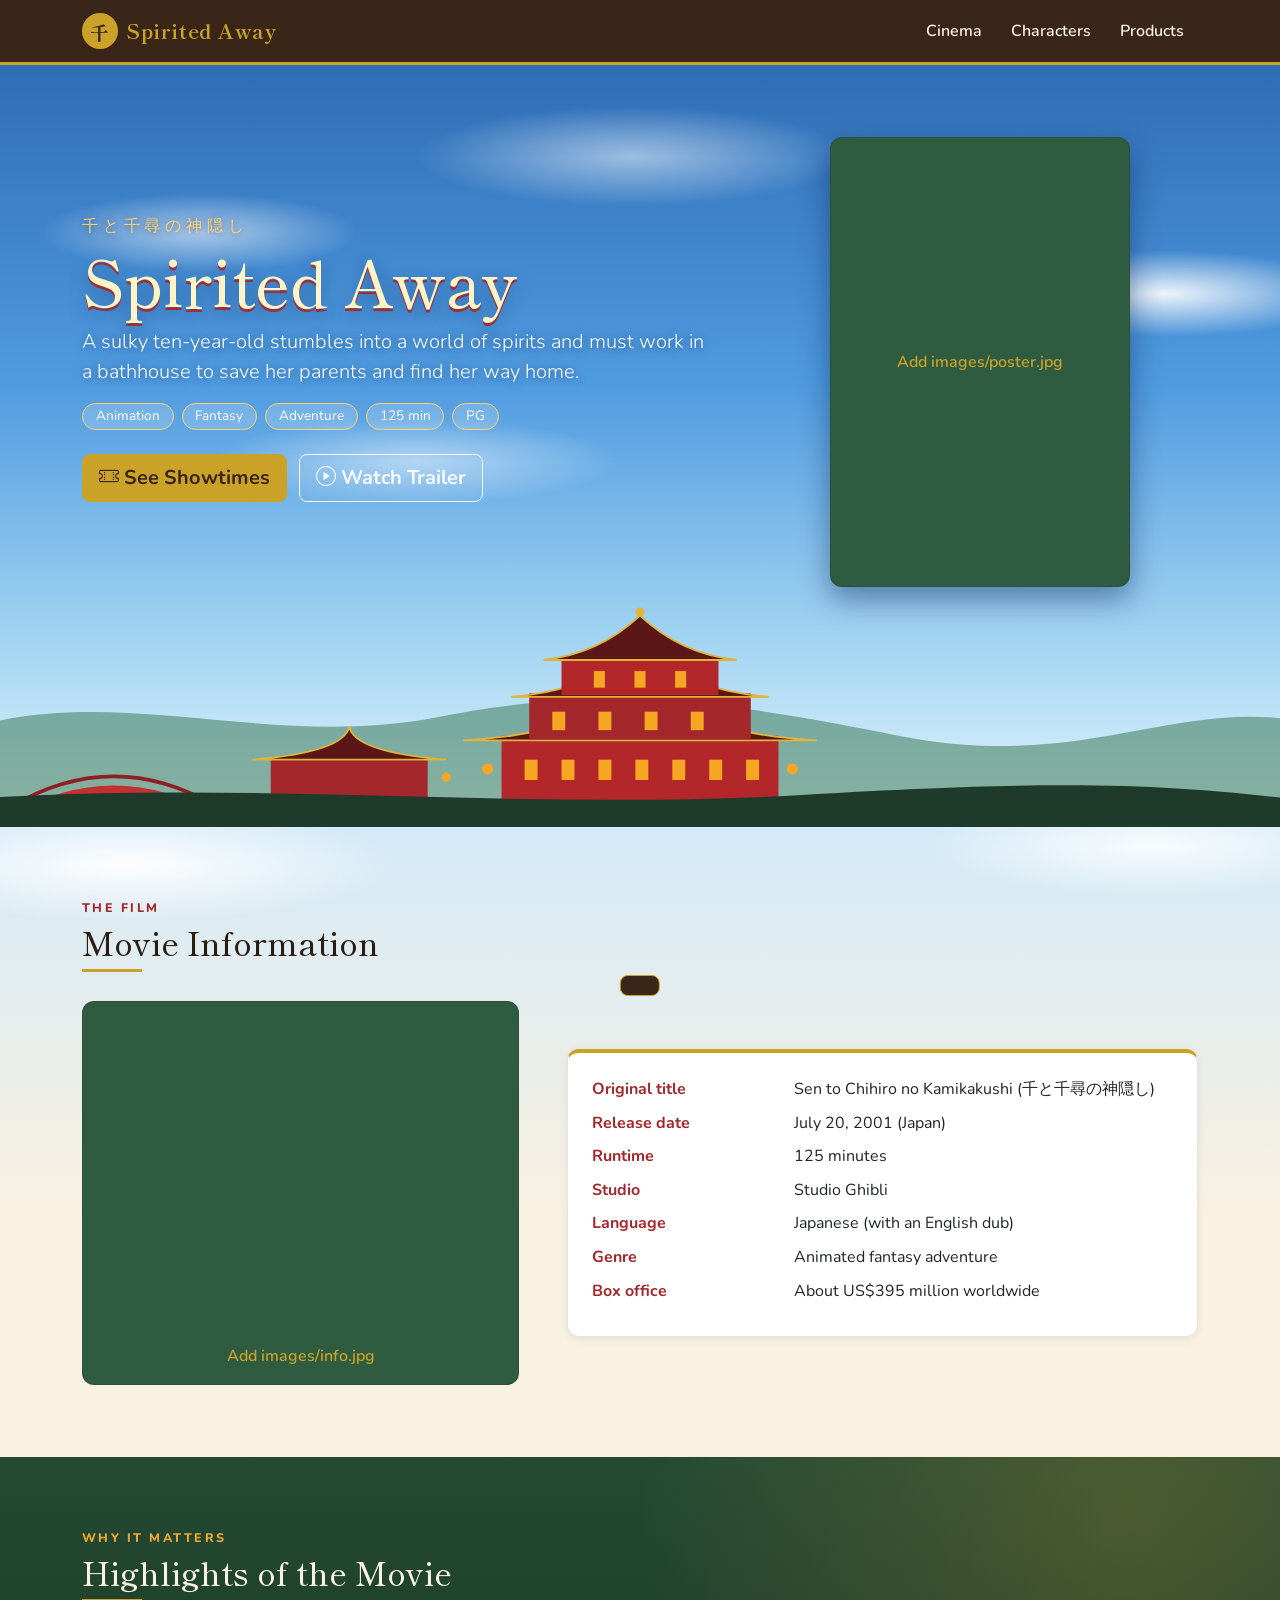
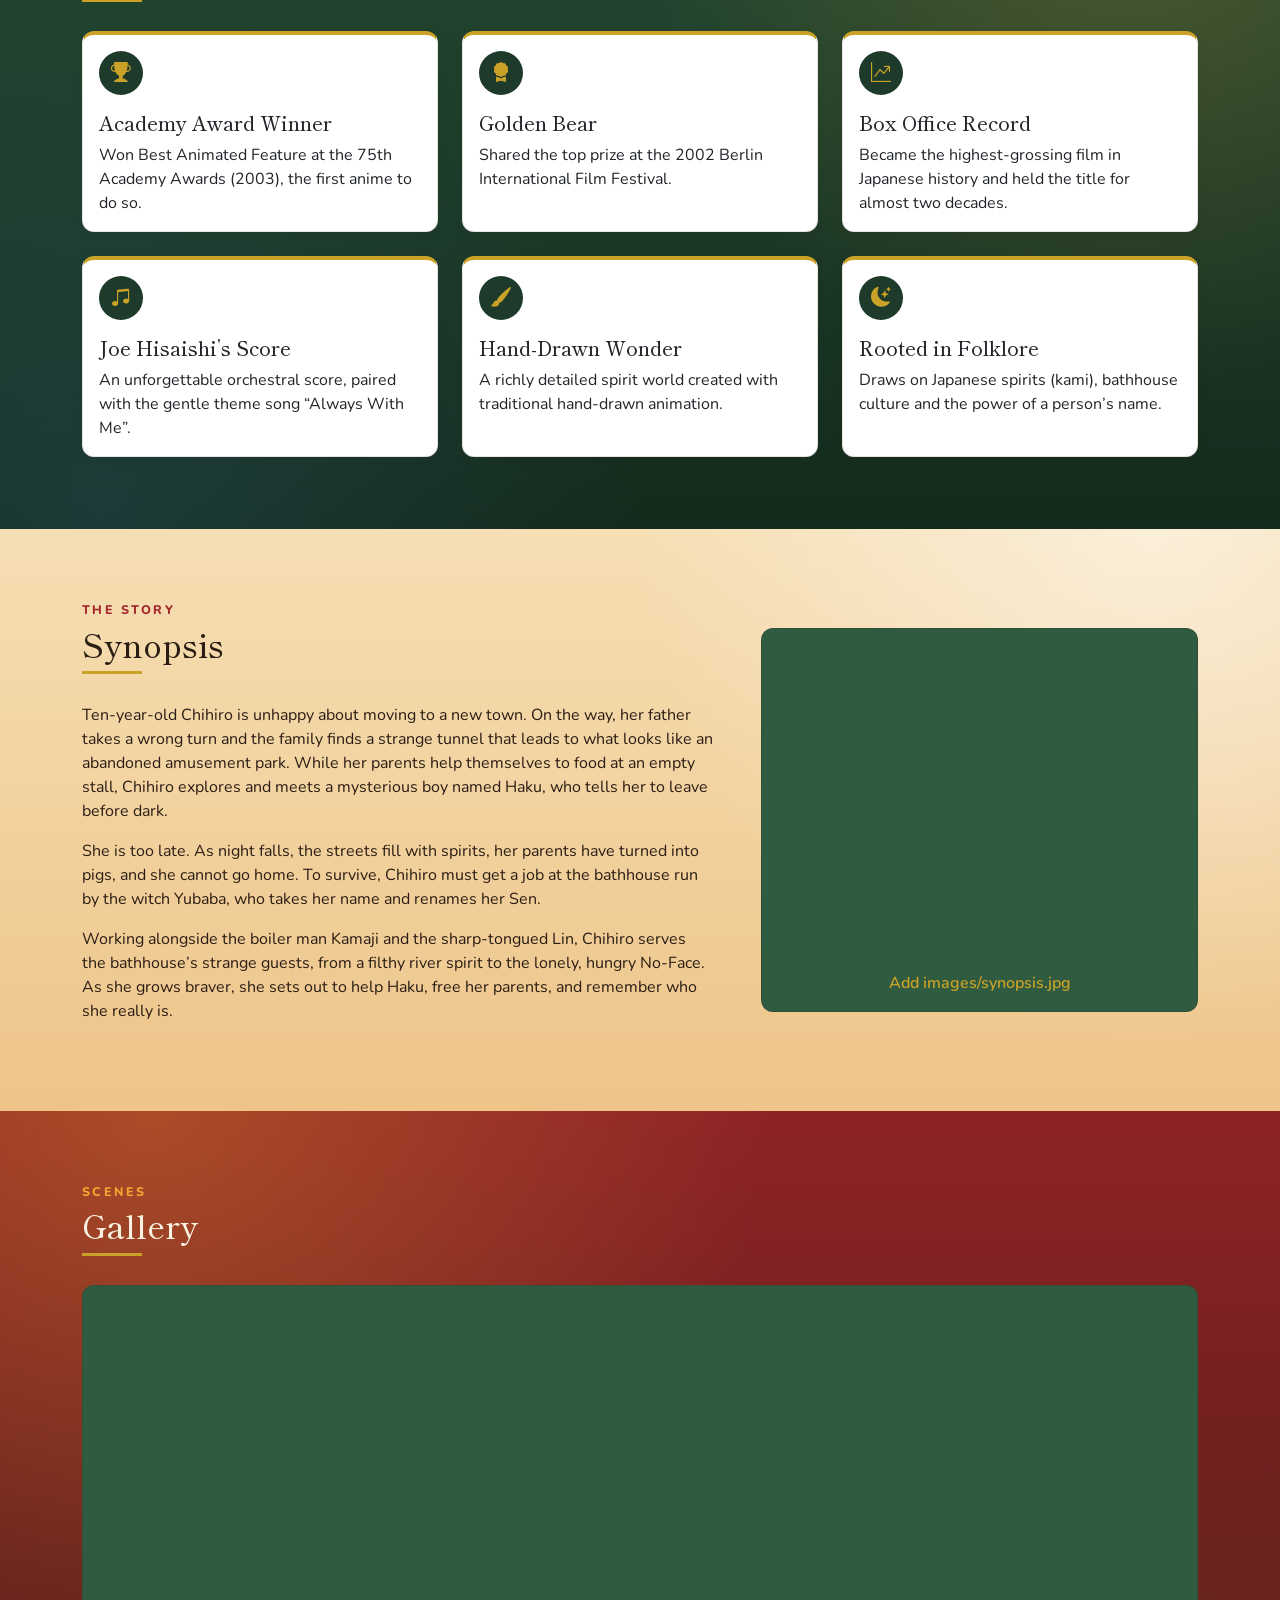
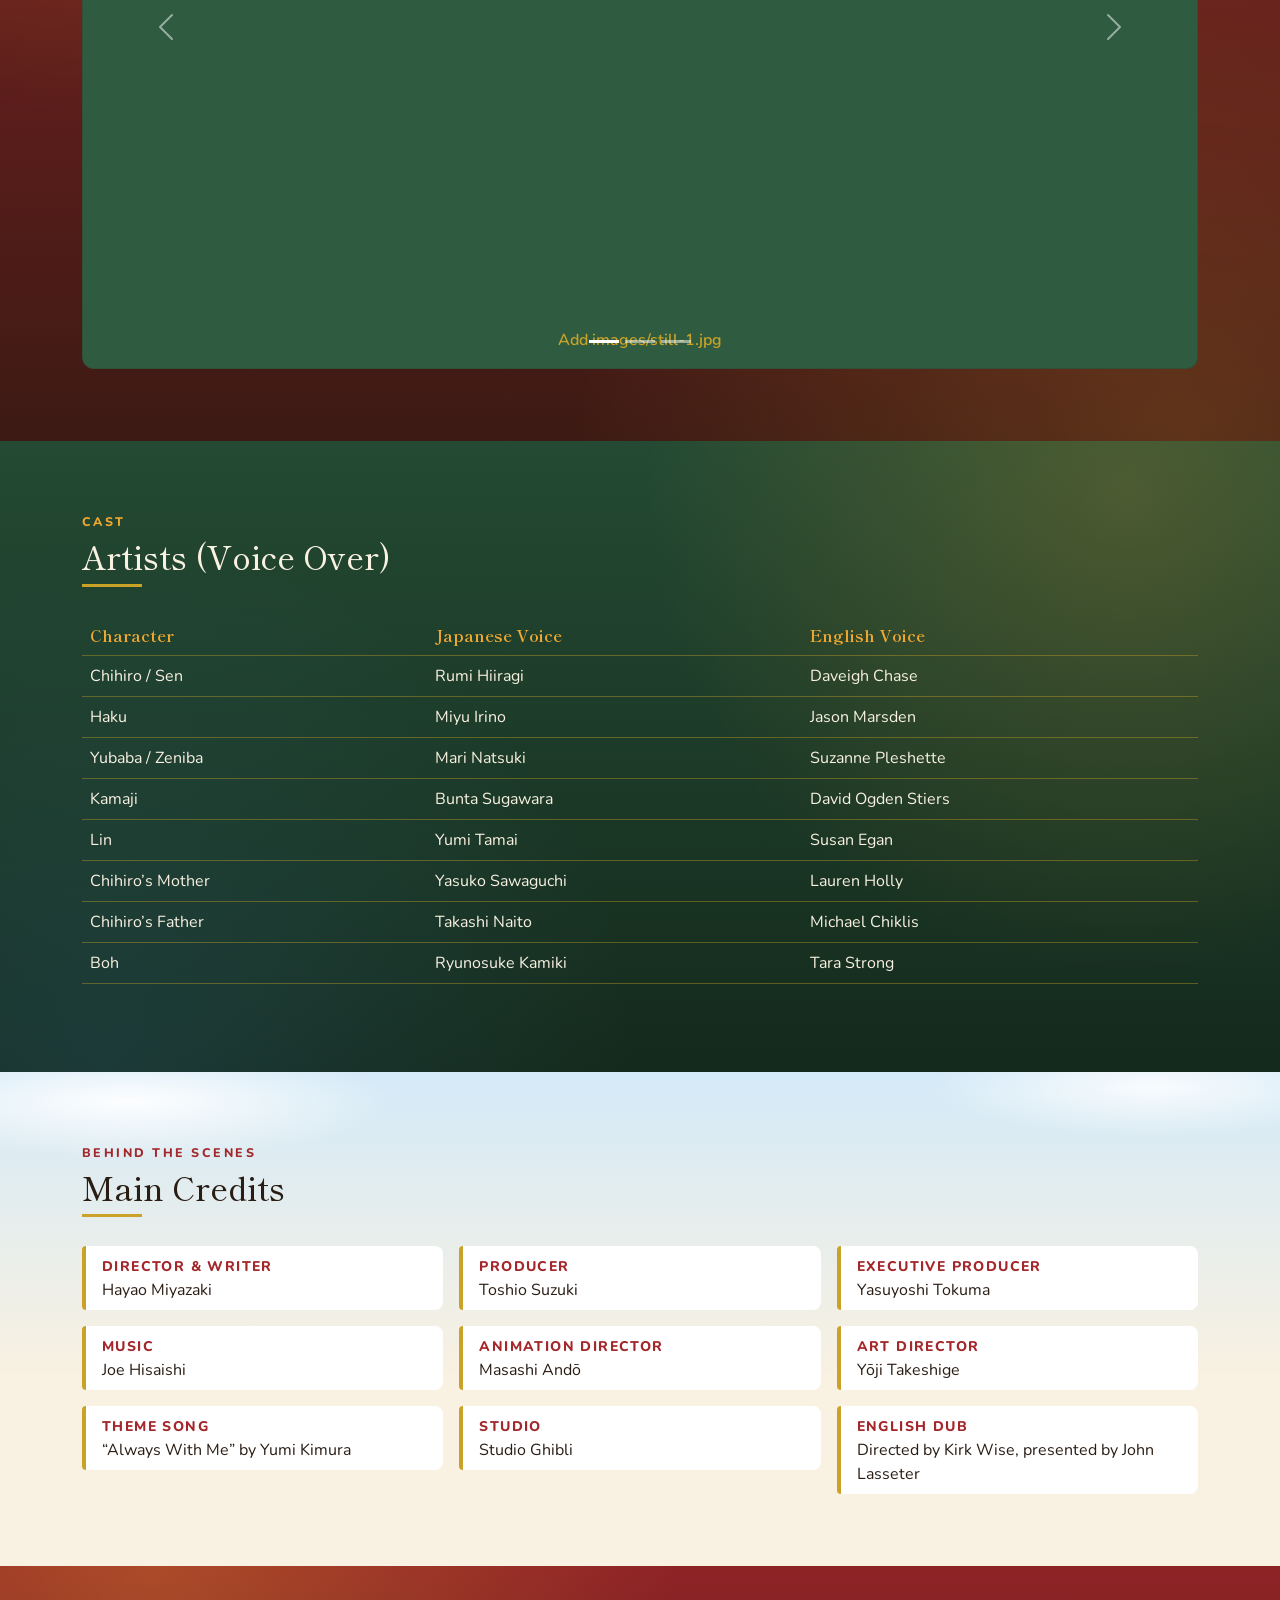
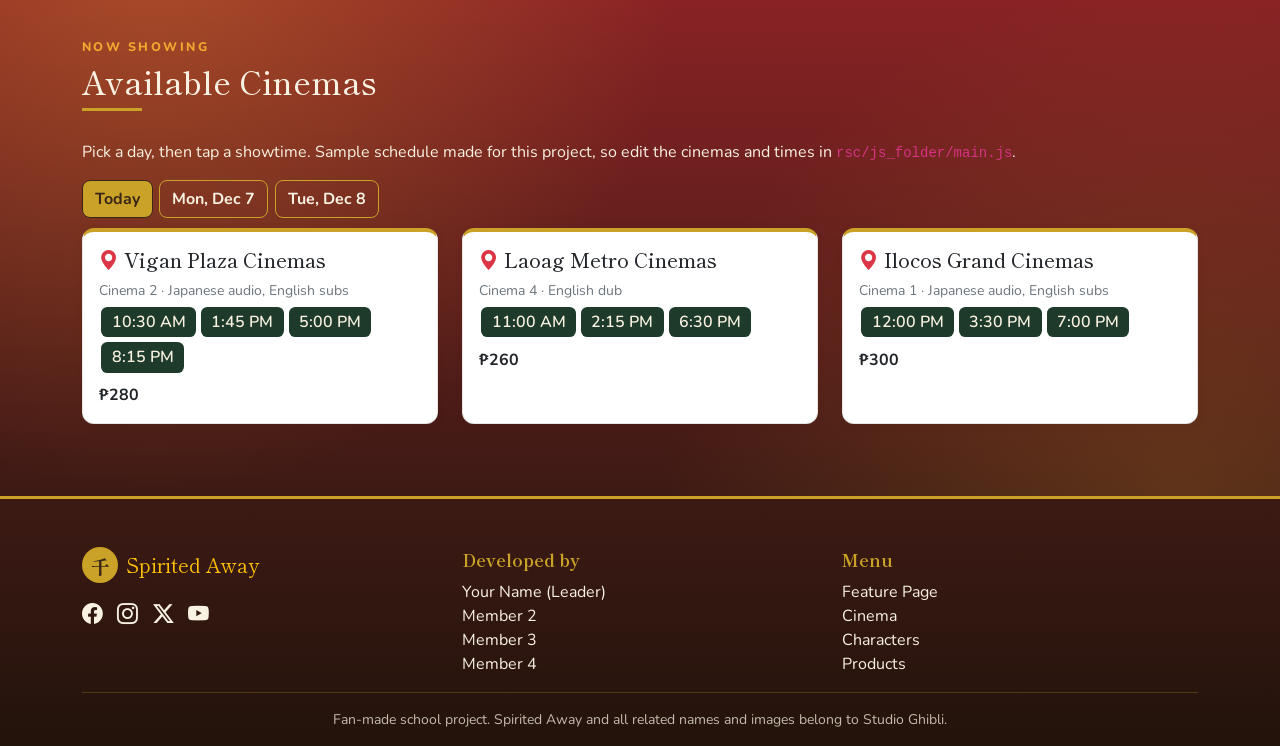
==== MCO/index.html @ 9a5d74dd "Add files via upload" ====
<!DOCTYPE html>
<html lang="en">
<head>
<meta charset="utf-8">
<meta name="viewport" content="width=device-width, initial-scale=1">
<title>Spirited Away – Feature Page</title>
<link href="https://cdn.jsdelivr.net/npm/bootstrap@5.3.3/dist/css/bootstrap.min.css" rel="stylesheet">
<link href="https://cdn.jsdelivr.net/npm/bootstrap-icons@1.11.3/font/bootstrap-icons.min.css" rel="stylesheet">
<link href="https://fonts.googleapis.com/css2?family=Nunito:wght@400;700;800&family=Shippori+Mincho:wght@500;700&display=swap" rel="stylesheet">
<link href="rsc/css_folder/sytle.css" rel="stylesheet">
<script>document.documentElement.classList.add("js")</script>
</head>
<body>

<!-- ===== HEADER (copy this exact block to every page) ===== -->
<nav class="navbar navbar-expand-md sticky-top site-nav">
  <div class="container">
    <a class="navbar-brand d-flex align-items-center gap-2" href="index.html"><span class="logo">千</span><span class="brand-title">Spirited Away</span></a>
    <button class="navbar-toggler" type="button" data-bs-toggle="collapse" data-bs-target="#nav" aria-label="Toggle menu"><span class="navbar-toggler-icon"></span></button>
    <div class="collapse navbar-collapse" id="nav">
      <ul class="navbar-nav ms-auto">
        <li class="nav-item"><a class="nav-link" href="index.html#cinema">Cinema</a></li>
        <li class="nav-item"><a class="nav-link" href="characters.html">Characters</a></li>
        <li class="nav-item"><a class="nav-link" href="products.html">Products</a></li>
      </ul>
    </div>
  </div>
</nav>

<!-- ===== HERO ===== -->
<header class="hero">
  <div class="container">
    <div class="row align-items-center g-5">
      <div class="col-md-7 order-2 order-md-1">
        <p class="jp mb-1">千と千尋の神隠し</p>
        <h1>Spirited Away</h1>
        <p class="lead">A sulky ten-year-old stumbles into a world of spirits and must work in a bathhouse to save her parents and find her way home.</p>
        <div class="d-flex flex-wrap gap-2 mb-4"><span class="badge-pill">Animation</span><span class="badge-pill">Fantasy</span><span class="badge-pill">Adventure</span><span class="badge-pill">125 min</span><span class="badge-pill">PG</span></div>
        <a href="#cinema" class="btn btn-gold btn-lg me-2 mb-2"><i class="bi bi-ticket-perforated"></i> See Showtimes</a>
        <a href="https://www.youtube.com/results?search_query=Spirited+Away+official+trailer" target="_blank" rel="noopener" class="btn btn-outline-light btn-lg mb-2"><i class="bi bi-play-circle"></i> Watch Trailer</a>
        <!-- To embed the trailer instead: paste a YouTube embed iframe here -->
      </div>
      <div class="col-md-5 order-1 order-md-2">
        <div class="ph poster" data-label="Add images/poster.jpg"><img src="images/poster.jpg" alt="Spirited Away poster" onerror="this.remove()"></div>
      </div>
    </div>
  </div>
  <svg class="scene" viewBox="0 0 1440 260" preserveAspectRatio="xMidYMax slice" aria-hidden="true">
    <path fill="#3f7d5a" opacity=".55" d="M0 260V150C160 105 320 175 500 140S800 120 1000 160 1300 118 1440 145V260Z"/>
    <g transform="translate(-290 0)">
      <path d="M330 252Q440 188 550 252" stroke="#c42f2f" stroke-width="12" fill="none"/><path d="M330 236Q440 172 550 236" stroke="#8e1f22" stroke-width="4" fill="none"/>
      <rect x="610" y="184" width="170" height="76" fill="#a3272b"/><path fill="#5b1618" stroke="#e0b43a" stroke-width="2" d="M590 186Q690 178 695 150Q700 178 800 186Z"/>
      <rect x="860" y="160" width="300" height="100" fill="#b3262a"/><path fill="#5b1618" stroke="#e0b43a" stroke-width="2" d="M818 165Q930 160 1010 112Q1090 160 1202 165Z"/>
      <rect x="890" y="114" width="240" height="50" fill="#a3272b"/><path fill="#5b1618" stroke="#e0b43a" stroke-width="2" d="M870 118Q950 112 1010 70Q1070 112 1150 118Z"/>
      <rect x="925" y="74" width="170" height="42" fill="#b3262a"/><path fill="#5b1618" stroke="#e0b43a" stroke-width="2" d="M905 78Q965 72 1010 30Q1055 72 1115 78Z"/>
      <circle cx="1010" cy="26" r="5" fill="#e0b43a"/>
      <g fill="#f5a623"><rect x="885" y="186" width="14" height="22"/><rect x="925" y="186" width="14" height="22"/><rect x="965" y="186" width="14" height="22"/><rect x="1005" y="186" width="14" height="22"/><rect x="1045" y="186" width="14" height="22"/><rect x="1085" y="186" width="14" height="22"/><rect x="1125" y="186" width="14" height="22"/><rect x="915" y="134" width="14" height="20"/><rect x="965" y="134" width="14" height="20"/><rect x="1015" y="134" width="14" height="20"/><rect x="1065" y="134" width="14" height="20"/><rect x="960" y="90" width="12" height="18"/><rect x="1004" y="90" width="12" height="18"/><rect x="1048" y="90" width="12" height="18"/><circle cx="845" cy="196" r="6"/><circle cx="1175" cy="196" r="6"/><circle cx="800" cy="205" r="5"/></g>
    </g>
    <path fill="#1e3a2a" d="M0 260V228C300 208 600 242 900 224S1300 214 1440 230V260Z"/>
  </svg>
</header>

<main>
<!-- ===== MOVIE INFORMATION ===== -->
<section class="sec" id="info">
  <div class="container">
    <p class="eyebrow reveal">The Film</p><h2 class="reveal">Movie Information</h2>
    <div class="row g-5 align-items-center">
      <div class="col-lg-5 reveal"><div class="ph alt ratio ratio-4x3" data-label="Add images/info.jpg"><img src="images/info.jpg" alt="Chihiro at the bathhouse" onerror="this.remove()"></div></div>
      <div class="col-lg-7 reveal">
        <div class="card p-4" style="--ac:var(--gold)"><dl class="facts row mb-0">
          <dt class="col-sm-4">Original title</dt><dd class="col-sm-8">Sen to Chihiro no Kamikakushi (千と千尋の神隠し)</dd>
          <dt class="col-sm-4">Release date</dt><dd class="col-sm-8">July 20, 2001 (Japan)</dd>
          <dt class="col-sm-4">Runtime</dt><dd class="col-sm-8">125 minutes</dd>
          <dt class="col-sm-4">Studio</dt><dd class="col-sm-8">Studio Ghibli</dd>
          <dt class="col-sm-4">Language</dt><dd class="col-sm-8">Japanese (with an English dub)</dd>
          <dt class="col-sm-4">Genre</dt><dd class="col-sm-8">Animated fantasy adventure</dd>
          <dt class="col-sm-4">Box office</dt><dd class="col-sm-8">About US$395 million worldwide</dd>
        </dl></div>
      </div>
    </div>
  </div>
</section>

<!-- ===== HIGHLIGHTS ===== -->
<section class="sec sec-green" id="highlights">
  <div class="container">
    <p class="eyebrow reveal">Why It Matters</p><h2 class="reveal">Highlights of the Movie</h2>
    <div class="row g-4 hl">
      <div class="col-md-6 col-lg-4"><div class="card h-100 p-3 reveal"><div class="icon-dot mb-3"><i class="bi bi-trophy-fill"></i></div><h5>Academy Award Winner</h5><p class="mb-0">Won Best Animated Feature at the 75th Academy Awards (2003), the first anime to do so.</p></div></div>
      <div class="col-md-6 col-lg-4"><div class="card h-100 p-3 reveal"><div class="icon-dot mb-3"><i class="bi bi-award-fill"></i></div><h5>Golden Bear</h5><p class="mb-0">Shared the top prize at the 2002 Berlin International Film Festival.</p></div></div>
      <div class="col-md-6 col-lg-4"><div class="card h-100 p-3 reveal"><div class="icon-dot mb-3"><i class="bi bi-graph-up-arrow"></i></div><h5>Box Office Record</h5><p class="mb-0">Became the highest-grossing film in Japanese history and held the title for almost two decades.</p></div></div>
      <div class="col-md-6 col-lg-4"><div class="card h-100 p-3 reveal"><div class="icon-dot mb-3"><i class="bi bi-music-note-beamed"></i></div><h5>Joe Hisaishi’s Score</h5><p class="mb-0">An unforgettable orchestral score, paired with the gentle theme song “Always With Me”.</p></div></div>
      <div class="col-md-6 col-lg-4"><div class="card h-100 p-3 reveal"><div class="icon-dot mb-3"><i class="bi bi-brush-fill"></i></div><h5>Hand-Drawn Wonder</h5><p class="mb-0">A richly detailed spirit world created with traditional hand-drawn animation.</p></div></div>
      <div class="col-md-6 col-lg-4"><div class="card h-100 p-3 reveal"><div class="icon-dot mb-3"><i class="bi bi-moon-stars-fill"></i></div><h5>Rooted in Folklore</h5><p class="mb-0">Draws on Japanese spirits (kami), bathhouse culture and the power of a person’s name.</p></div></div>
    </div>
  </div>
</section>

<!-- ===== SYNOPSIS ===== -->
<section class="sec sec-sand" id="synopsis">
  <div class="container">
    <div class="row g-5 align-items-center">
      <div class="col-lg-7 reveal">
        <p class="eyebrow">The Story</p><h2>Synopsis</h2>
        <p>Ten-year-old Chihiro is unhappy about moving to a new town. On the way, her father takes a wrong turn and the family finds a strange tunnel that leads to what looks like an abandoned amusement park. While her parents help themselves to food at an empty stall, Chihiro explores and meets a mysterious boy named Haku, who tells her to leave before dark.</p>
        <p>She is too late. As night falls, the streets fill with spirits, her parents have turned into pigs, and she cannot go home. To survive, Chihiro must get a job at the bathhouse run by the witch Yubaba, who takes her name and renames her Sen.</p>
        <p>Working alongside the boiler man Kamaji and the sharp-tongued Lin, Chihiro serves the bathhouse’s strange guests, from a filthy river spirit to the lonely, hungry No-Face. As she grows braver, she sets out to help Haku, free her parents, and remember who she really is.</p>
      </div>
      <div class="col-lg-5 reveal"><div class="ph ratio ratio-4x3" data-label="Add images/synopsis.jpg"><img src="images/synopsis.jpg" alt="Chihiro and Haku" onerror="this.remove()"></div></div>
    </div>
  </div>
</section>

<!-- ===== GALLERY ===== -->
<section class="sec sec-brown" id="gallery">
  <div class="container">
    <p class="eyebrow reveal">Scenes</p><h2 class="reveal">Gallery</h2>
    <div id="gal" class="carousel slide reveal" data-bs-ride="carousel">
      <div class="carousel-indicators"><button data-bs-target="#gal" data-bs-slide-to="0" class="active" aria-label="Slide 1"></button><button data-bs-target="#gal" data-bs-slide-to="1" aria-label="Slide 2"></button><button data-bs-target="#gal" data-bs-slide-to="2" aria-label="Slide 3"></button></div>
      <div class="carousel-inner">
        <div class="carousel-item active"><div class="ph ratio ratio-16x9" data-label="Add images/still-1.jpg"><img src="images/still-1.jpg" alt="Spirited Away still 1" onerror="this.remove()"></div></div>
        <div class="carousel-item"><div class="ph ratio ratio-16x9" data-label="Add images/still-2.jpg"><img src="images/still-2.jpg" alt="Spirited Away still 2" onerror="this.remove()"></div></div>
        <div class="carousel-item"><div class="ph ratio ratio-16x9" data-label="Add images/still-3.jpg"><img src="images/still-3.jpg" alt="Spirited Away still 3" onerror="this.remove()"></div></div>
      </div>
      <button class="carousel-control-prev" type="button" data-bs-target="#gal" data-bs-slide="prev" aria-label="Previous"><span class="carousel-control-prev-icon"></span></button>
      <button class="carousel-control-next" type="button" data-bs-target="#gal" data-bs-slide="next" aria-label="Next"><span class="carousel-control-next-icon"></span></button>
    </div>
  </div>
</section>

<!-- ===== ARTISTS (VOICE OVER) ===== -->
<section class="sec sec-green" id="artists">
  <div class="container">
    <p class="eyebrow reveal">Cast</p><h2 class="reveal">Artists (Voice Over)</h2>
    <div class="table-responsive reveal">
      <table class="table table-earth table-hover align-middle">
        <thead><tr><th>Character</th><th>Japanese Voice</th><th>English Voice</th></tr></thead>
        <tbody>
          <tr><td>Chihiro / Sen</td><td>Rumi Hiiragi</td><td>Daveigh Chase</td></tr>
          <tr><td>Haku</td><td>Miyu Irino</td><td>Jason Marsden</td></tr>
          <tr><td>Yubaba / Zeniba</td><td>Mari Natsuki</td><td>Suzanne Pleshette</td></tr>
          <tr><td>Kamaji</td><td>Bunta Sugawara</td><td>David Ogden Stiers</td></tr>
          <tr><td>Lin</td><td>Yumi Tamai</td><td>Susan Egan</td></tr>
          <tr><td>Chihiro’s Mother</td><td>Yasuko Sawaguchi</td><td>Lauren Holly</td></tr>
          <tr><td>Chihiro’s Father</td><td>Takashi Naito</td><td>Michael Chiklis</td></tr>
          <tr><td>Boh</td><td>Ryunosuke Kamiki</td><td>Tara Strong</td></tr>
        </tbody>
      </table>
    </div>
  </div>
</section>

<!-- ===== MAIN CREDITS ===== -->
<section class="sec" id="credits">
  <div class="container">
    <p class="eyebrow reveal">Behind the Scenes</p><h2 class="reveal">Main Credits</h2>
    <div class="row g-3 credits">
      <div class="col-sm-6 col-lg-4 reveal"><div class="credit"><small>Director &amp; Writer</small><div>Hayao Miyazaki</div></div></div>
      <div class="col-sm-6 col-lg-4 reveal"><div class="credit"><small>Producer</small><div>Toshio Suzuki</div></div></div>
      <div class="col-sm-6 col-lg-4 reveal"><div class="credit"><small>Executive Producer</small><div>Yasuyoshi Tokuma</div></div></div>
      <div class="col-sm-6 col-lg-4 reveal"><div class="credit"><small>Music</small><div>Joe Hisaishi</div></div></div>
      <div class="col-sm-6 col-lg-4 reveal"><div class="credit"><small>Animation Director</small><div>Masashi Andō</div></div></div>
      <div class="col-sm-6 col-lg-4 reveal"><div class="credit"><small>Art Director</small><div>Yōji Takeshige</div></div></div>
      <div class="col-sm-6 col-lg-4 reveal"><div class="credit"><small>Theme Song</small><div>“Always With Me” by Yumi Kimura</div></div></div>
      <div class="col-sm-6 col-lg-4 reveal"><div class="credit"><small>Studio</small><div>Studio Ghibli</div></div></div>
      <div class="col-sm-6 col-lg-4 reveal"><div class="credit"><small>English Dub</small><div>Directed by Kirk Wise, presented by John Lasseter</div></div></div>
    </div>
  </div>
</section>

<!-- ===== CINEMA SCHEDULE (rendered by js/main.js) ===== -->
<section class="sec sec-brown" id="cinema">
  <div class="container">
    <p class="eyebrow reveal">Now Showing</p><h2 class="reveal">Available Cinemas</h2>
    <p class="mb-3 reveal">Pick a day, then tap a showtime. Sample schedule made for this project, so edit the cinemas and times in <code>rsc/js_folder/main.js</code>.</p>
    <div id="days"></div>
    <div class="row g-4" id="cinemaList"></div>
  </div>
</section>
</main>

<!-- ===== FOOTER (copy this exact block to every page) ===== -->
<footer class="pb-3">
  <div class="container">
    <div class="row g-4">
      <div class="col-md-4">
        <a href="index.html" class="d-flex align-items-center gap-2 mb-3"><span class="logo">千</span><span class="brand-title fs-5 text-warning">Spirited Away</span></a>
        <div class="social">
          <a href="#" aria-label="Facebook"><i class="bi bi-facebook"></i></a><a href="#" aria-label="Instagram"><i class="bi bi-instagram"></i></a><a href="#" aria-label="X"><i class="bi bi-twitter-x"></i></a><a href="#" aria-label="YouTube"><i class="bi bi-youtube"></i></a>
        </div>
      </div>
      <div class="col-md-4"><h6>Developed by</h6><ul class="list-unstyled mb-0"><li>Your Name (Leader)</li><li>Member 2</li><li>Member 3</li><li>Member 4</li></ul></div>
      <div class="col-md-4"><h6>Menu</h6><ul class="list-unstyled mb-0"><li><a href="index.html">Feature Page</a></li><li><a href="index.html#cinema">Cinema</a></li><li><a href="characters.html">Characters</a></li><li><a href="products.html">Products</a></li></ul></div>
    </div>
    <hr style="border-color:var(--gold)">
    <p class="text-center small mb-0 opacity-75">Fan-made school project. Spirited Away and all related names and images belong to Studio Ghibli.</p>
  </div>
</footer>

<div id="toast" role="status"></div>
<button id="top" aria-label="Back to top"><i class="bi bi-arrow-up"></i></button>
<script src="https://cdn.jsdelivr.net/npm/bootstrap@5.3.3/dist/js/bootstrap.bundle.min.js"></script>
<script src="rsc/js_folder/main.js"></script>
</body>
</html>
---- MCO/rsc/css_folder/sytle.css ----
:root{--brown:#3a2618;--brown2:#5b3d28;--green:#1e3a2a;--green2:#2f5b40;--red:#a3272b;--gold:#c9a227;--amber:#f0a830;--cream:#f9f1e1;--sand:#f0e2c4;--ink:#2a1d14}
html{scroll-behavior:smooth}section,header{scroll-margin-top:72px}
body{font-family:Nunito,system-ui,sans-serif;color:var(--ink);background:var(--cream)}
h1,h2,h3,h4,h5,.brand-title{font-family:"Shippori Mincho",Georgia,serif}

/* ===== header ===== */
.site-nav{background:var(--brown);border-bottom:3px solid var(--gold);transition:box-shadow .3s}
.site-nav.scrolled{box-shadow:0 4px 14px rgba(0,0,0,.3)}
.logo{display:inline-grid;place-items:center;width:36px;height:36px;border-radius:50%;background:var(--gold);color:var(--brown);font:700 19px "Shippori Mincho",serif}
.site-nav .navbar-brand{color:var(--gold);font-weight:700;letter-spacing:.03em}
.site-nav .nav-link{color:var(--cream);font-weight:600;padding:.4rem .9rem!important}
.site-nav .nav-link:hover{color:var(--amber)}
.navbar-toggler{border-color:var(--gold)}.navbar-toggler-icon{filter:invert(1) sepia(1) saturate(3)}

/* ===== buttons ===== */
.btn{border-radius:.5rem;font-weight:700;transition:.2s}.btn:hover{transform:translateY(-2px)}
.btn-gold{background:var(--gold);border-color:var(--gold);color:var(--brown)}
.btn-gold:hover{background:var(--amber);border-color:var(--amber);color:var(--brown)}

/* ===== image frames (add real files to replace the placeholders) ===== */
.ph{position:relative;display:grid;place-items:center;text-align:center;overflow:hidden;border-radius:.75rem;background:var(--green2);color:var(--gold);font-weight:600;border:1px solid rgba(58,38,24,.2)}
.ph::after{content:attr(data-label);padding:1rem}.ph img{position:absolute;inset:0;width:100%;height:100%;object-fit:cover;z-index:1}

/* ===== hero ===== */
.hero{position:relative;overflow:hidden;color:#fff;padding:4.5rem 0 15rem;background:linear-gradient(180deg,#2f6db5 0%,#4f9be0 42%,#a9d8f3 78%,#e8f5fc 100%)}
.hero::before{content:"";position:absolute;inset:0;animation:clouds 70s ease-in-out infinite alternate;
background:radial-gradient(ellipse 220px 55px at 12% 22%,rgba(255,255,255,.55),transparent 72%),radial-gradient(ellipse 300px 70px at 38% 12%,rgba(255,255,255,.5),transparent 72%),radial-gradient(ellipse 260px 60px at 70% 30%,rgba(255,255,255,.9),transparent 72%),radial-gradient(ellipse 340px 80px at 92% 14%,rgba(255,255,255,.85),transparent 72%),radial-gradient(ellipse 280px 60px at 25% 52%,rgba(255,255,255,.5),transparent 72%);background-size:130% 100%}
@keyframes clouds{to{background-position:30% 0}}
.hero .container{position:relative;z-index:2}
.hero h1{font-size:clamp(2.4rem,6vw,4rem);color:#fff4c7;text-shadow:0 3px 0 rgba(163,39,43,.9),0 6px 18px rgba(0,30,80,.4)}
.hero .jp{color:#ffd36b;letter-spacing:.3em;margin-bottom:.25rem;text-shadow:0 1px 6px rgba(0,30,80,.5)}
.hero .lead{text-shadow:0 1px 8px rgba(0,40,90,.55)}
.poster{aspect-ratio:2/3;max-width:300px;margin:auto;box-shadow:0 12px 30px rgba(0,30,80,.45)}
.badge-pill{display:inline-block;background:rgba(255,255,255,.18);border:1px solid #ffd36b;border-radius:2rem;padding:.15rem .8rem;font-size:.85rem}
.scene{position:absolute;left:0;bottom:-1px;width:100%;height:240px;z-index:1}

/* ===== sections ===== */
.sec{padding:4.5rem 0;background:radial-gradient(ellipse 380px 80px at 10% 6%,rgba(255,255,255,.95),transparent 70%),radial-gradient(ellipse 320px 70px at 90% 3%,rgba(255,255,255,.85),transparent 70%),linear-gradient(180deg,#d4eaf8 0%,var(--cream) 62%)}
.sec-sand{background:radial-gradient(circle at 90% 0%,rgba(255,255,255,.5),transparent 40%),linear-gradient(180deg,#f6dfb4,#eec489)}
.sec-green{color:var(--cream);background:radial-gradient(circle at 88% 8%,rgba(240,168,48,.2),transparent 38%),radial-gradient(circle at 8% 100%,rgba(79,155,224,.14),transparent 40%),linear-gradient(180deg,#244a33,#142a1c)}
.sec-brown{color:var(--cream);background:radial-gradient(circle at 12% 0%,rgba(240,168,48,.3),transparent 42%),radial-gradient(circle at 92% 100%,rgba(240,168,48,.18),transparent 40%),linear-gradient(180deg,#8e2326,#3d1a14)}
.eyebrow{color:var(--red);text-transform:uppercase;letter-spacing:.2em;font-size:.78rem;font-weight:800;margin-bottom:.3rem}
.sec-green .eyebrow,.sec-brown .eyebrow{color:var(--amber)}
.sec h2{position:relative;padding-bottom:.7rem;margin-bottom:1.8rem}
.sec h2::after{content:"";position:absolute;left:0;bottom:0;width:60px;height:3px;background:var(--gold)}
.card{border:1px solid rgba(58,38,24,.12);border-top:4px solid var(--gold);border-radius:.75rem;box-shadow:0 2px 8px rgba(58,38,24,.08);transition:transform .25s,box-shadow .25s}
.card:hover{transform:translateY(-4px);box-shadow:0 8px 18px rgba(58,38,24,.15)}
.icon-dot{width:44px;height:44px;border-radius:50%;display:grid;place-items:center;background:var(--green);color:var(--gold);font-size:1.25rem}
.facts dt{color:var(--red);font-weight:700}.facts dd{margin-bottom:.6rem}
.table-earth{--bs-table-bg:transparent;--bs-table-color:var(--cream);--bs-table-border-color:rgba(201,162,39,.4);--bs-table-hover-bg:rgba(240,168,48,.12);--bs-table-hover-color:#fff}
.table-earth th{color:var(--amber);font-family:"Shippori Mincho",serif}
.credit{background:#fff;border-left:4px solid var(--gold);border-radius:.25rem .5rem .5rem .25rem;padding:.5rem 1rem}
.credit small{color:var(--red);text-transform:uppercase;letter-spacing:.1em;font-weight:800}
.btn-day{background:transparent;color:var(--cream);border:1px solid var(--gold);margin:0 .4rem .6rem 0}
.btn-day.active,.btn-day:hover{background:var(--gold);color:var(--brown)}
.time{border:0;border-radius:.4rem;background:var(--green);color:var(--cream);padding:.2rem .65rem;margin:.15rem;font-weight:600;transition:.2s}
.time:hover,.time.picked{background:var(--red)}
#toast{position:fixed;left:50%;bottom:24px;transform:translate(-50%,120px);background:var(--brown);color:#fff;border:1px solid var(--gold);padding:.6rem 1.2rem;border-radius:.5rem;transition:.35s;z-index:60}
#toast.show{transform:translate(-50%,0)}
#top{position:fixed;right:18px;bottom:18px;width:44px;height:44px;border:0;border-radius:50%;background:var(--gold);color:var(--brown);opacity:0;pointer-events:none;transition:.3s;z-index:50}
#top.show{opacity:1;pointer-events:auto}

/* ===== footer ===== */
footer{background:linear-gradient(180deg,#3d1a14,#22130b);color:var(--cream);border-top:3px solid var(--gold);padding-top:3rem!important}
footer a{color:var(--cream);text-decoration:none}footer a:hover{color:var(--amber)}
footer h6{color:var(--gold);font:700 1.1rem "Shippori Mincho",serif}
.social a{font-size:1.3rem;margin-right:.9rem}

/* ===== motion ===== */
.js .reveal{opacity:0}.js .reveal.in{opacity:1;animation:rise .6s backwards;animation-delay:var(--dl,0s)}
@keyframes rise{from{opacity:0;transform:translateY(20px)}}
@media(prefers-reduced-motion:reduce){*,*::before,*::after{animation:none!important;transition:none!important}.js .reveal{opacity:1}}
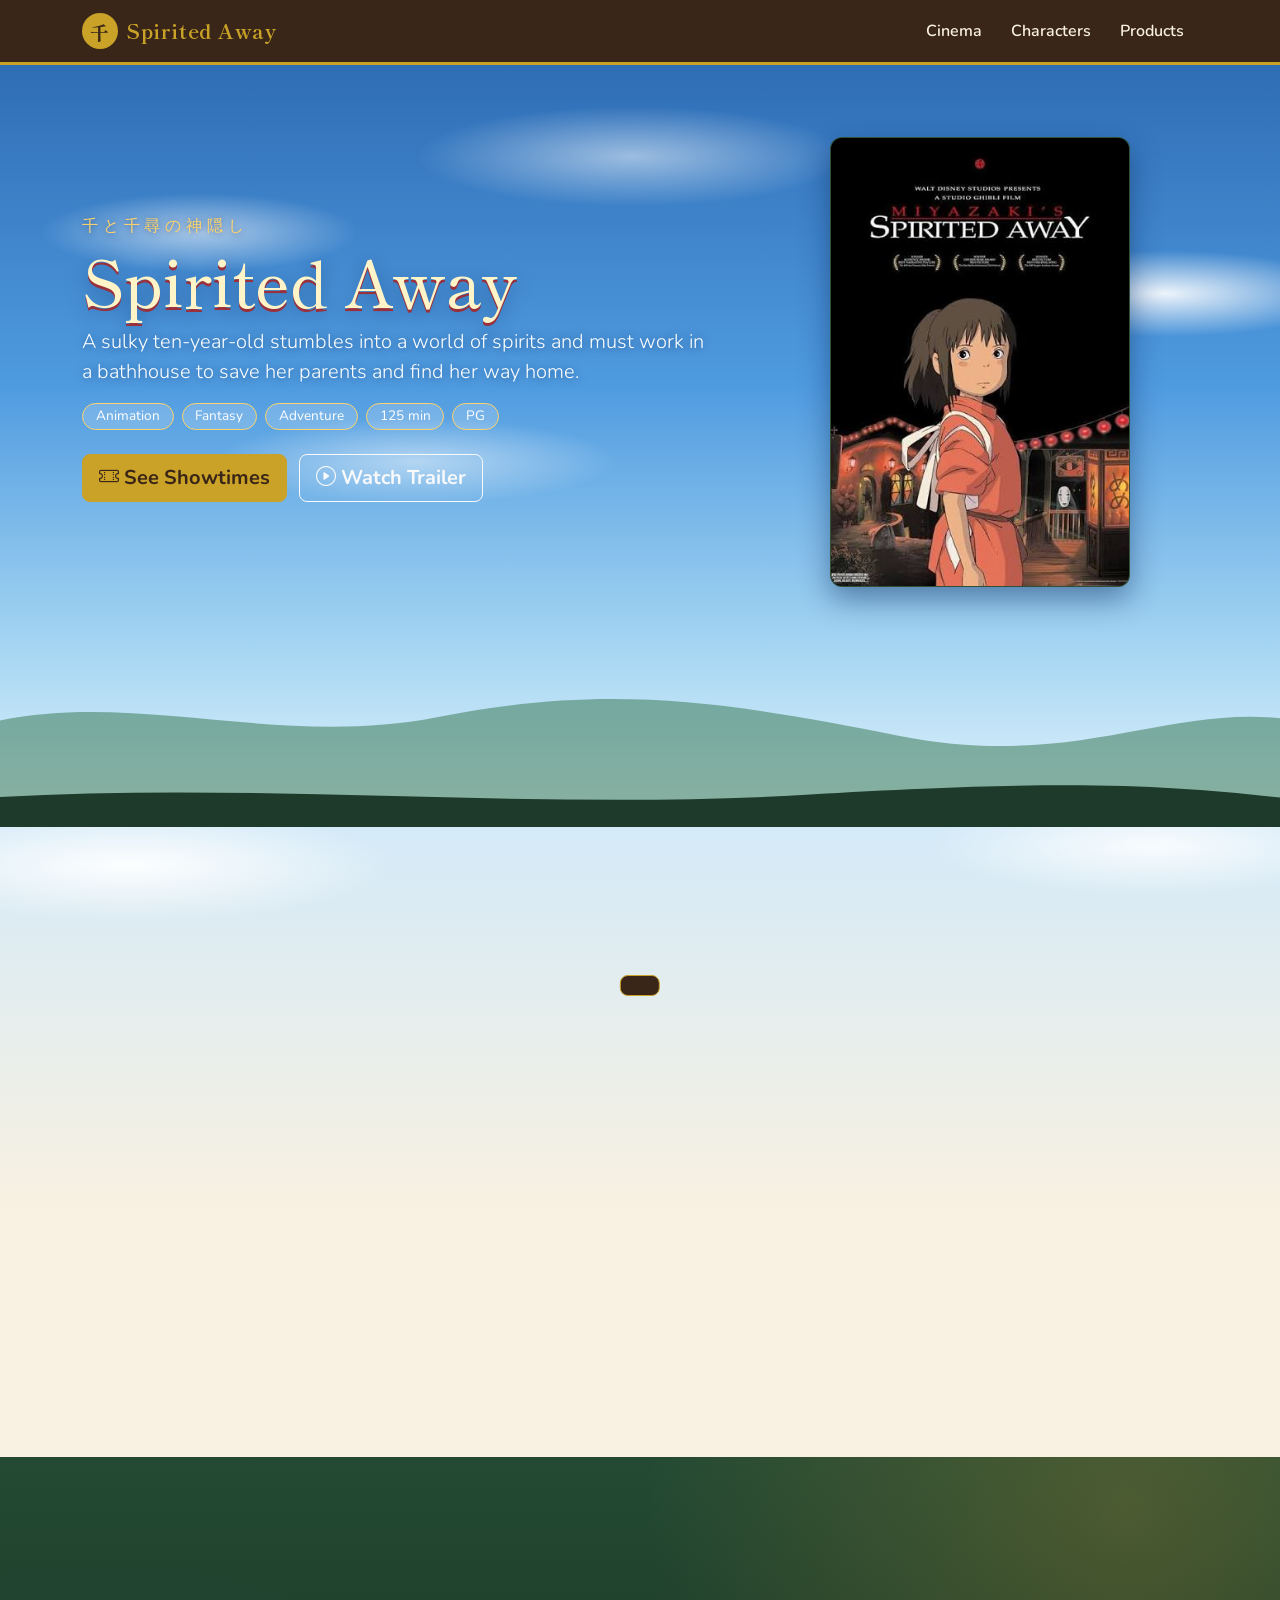
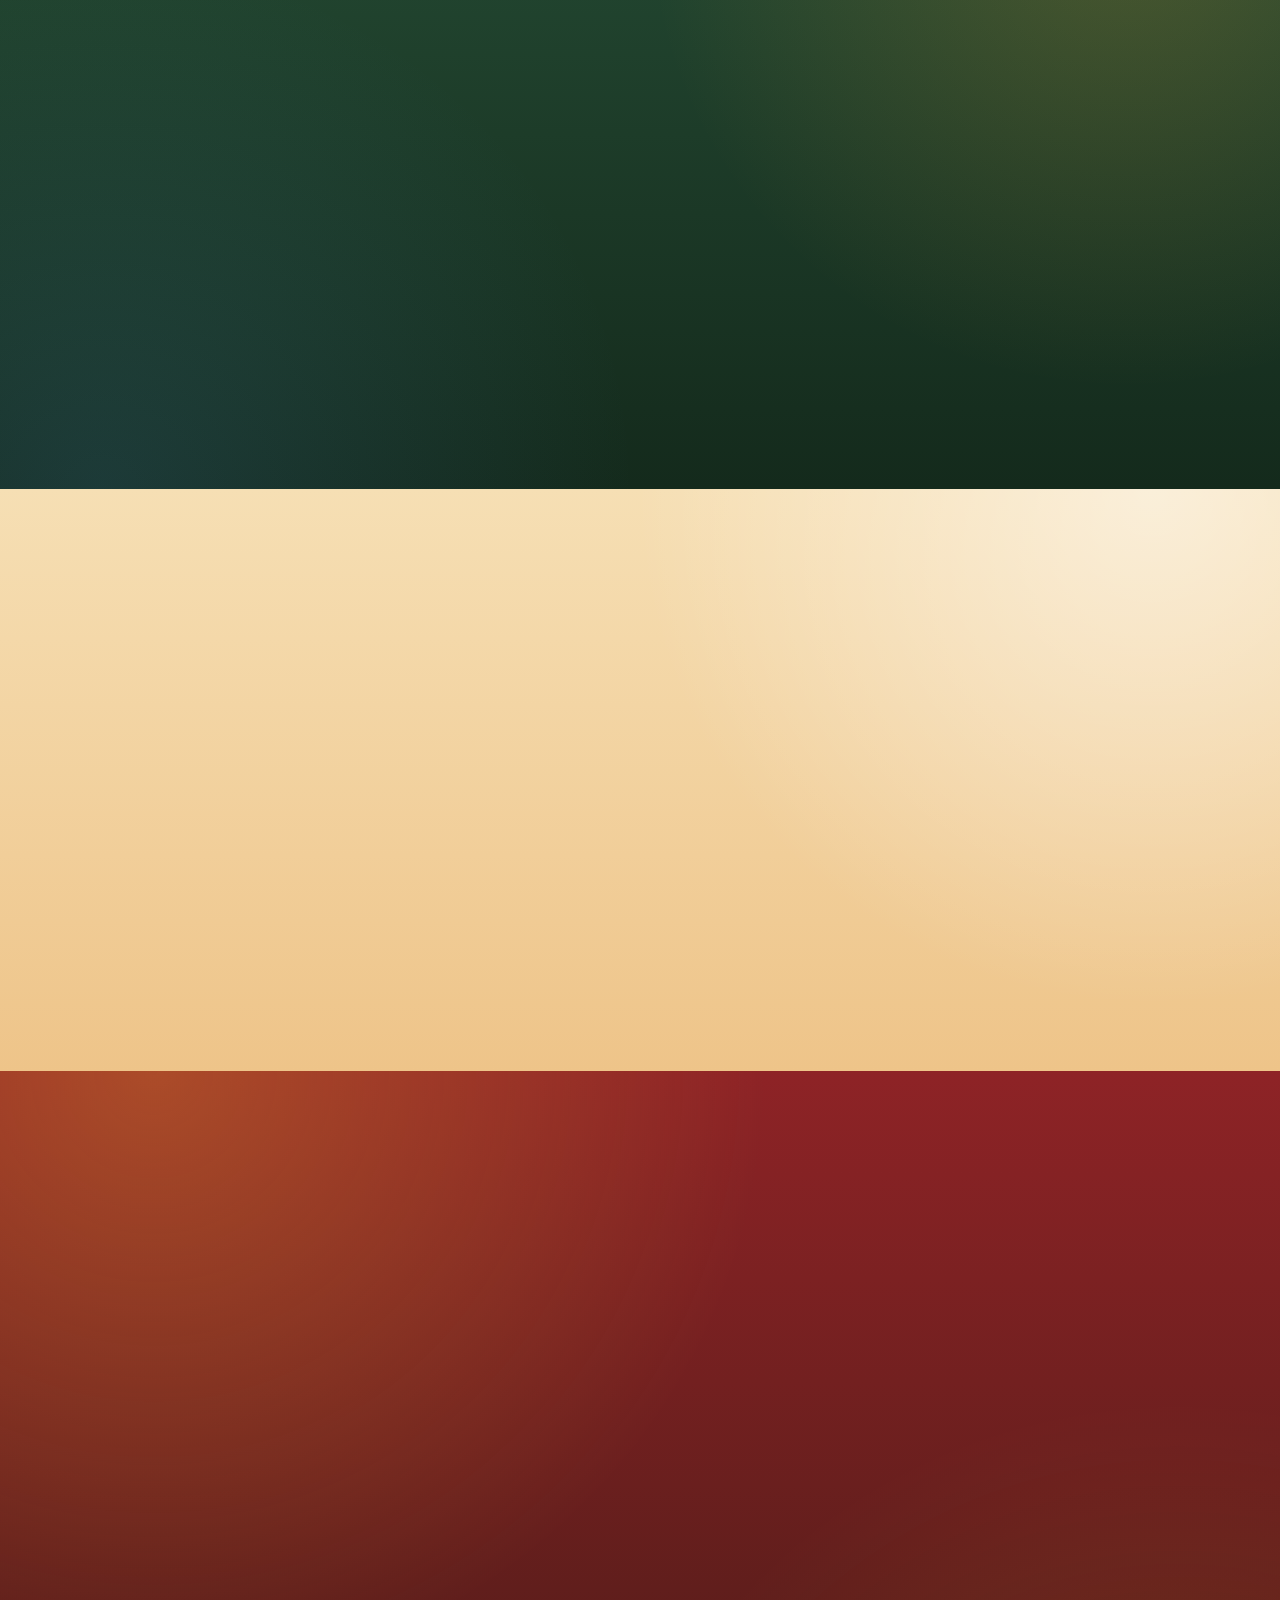
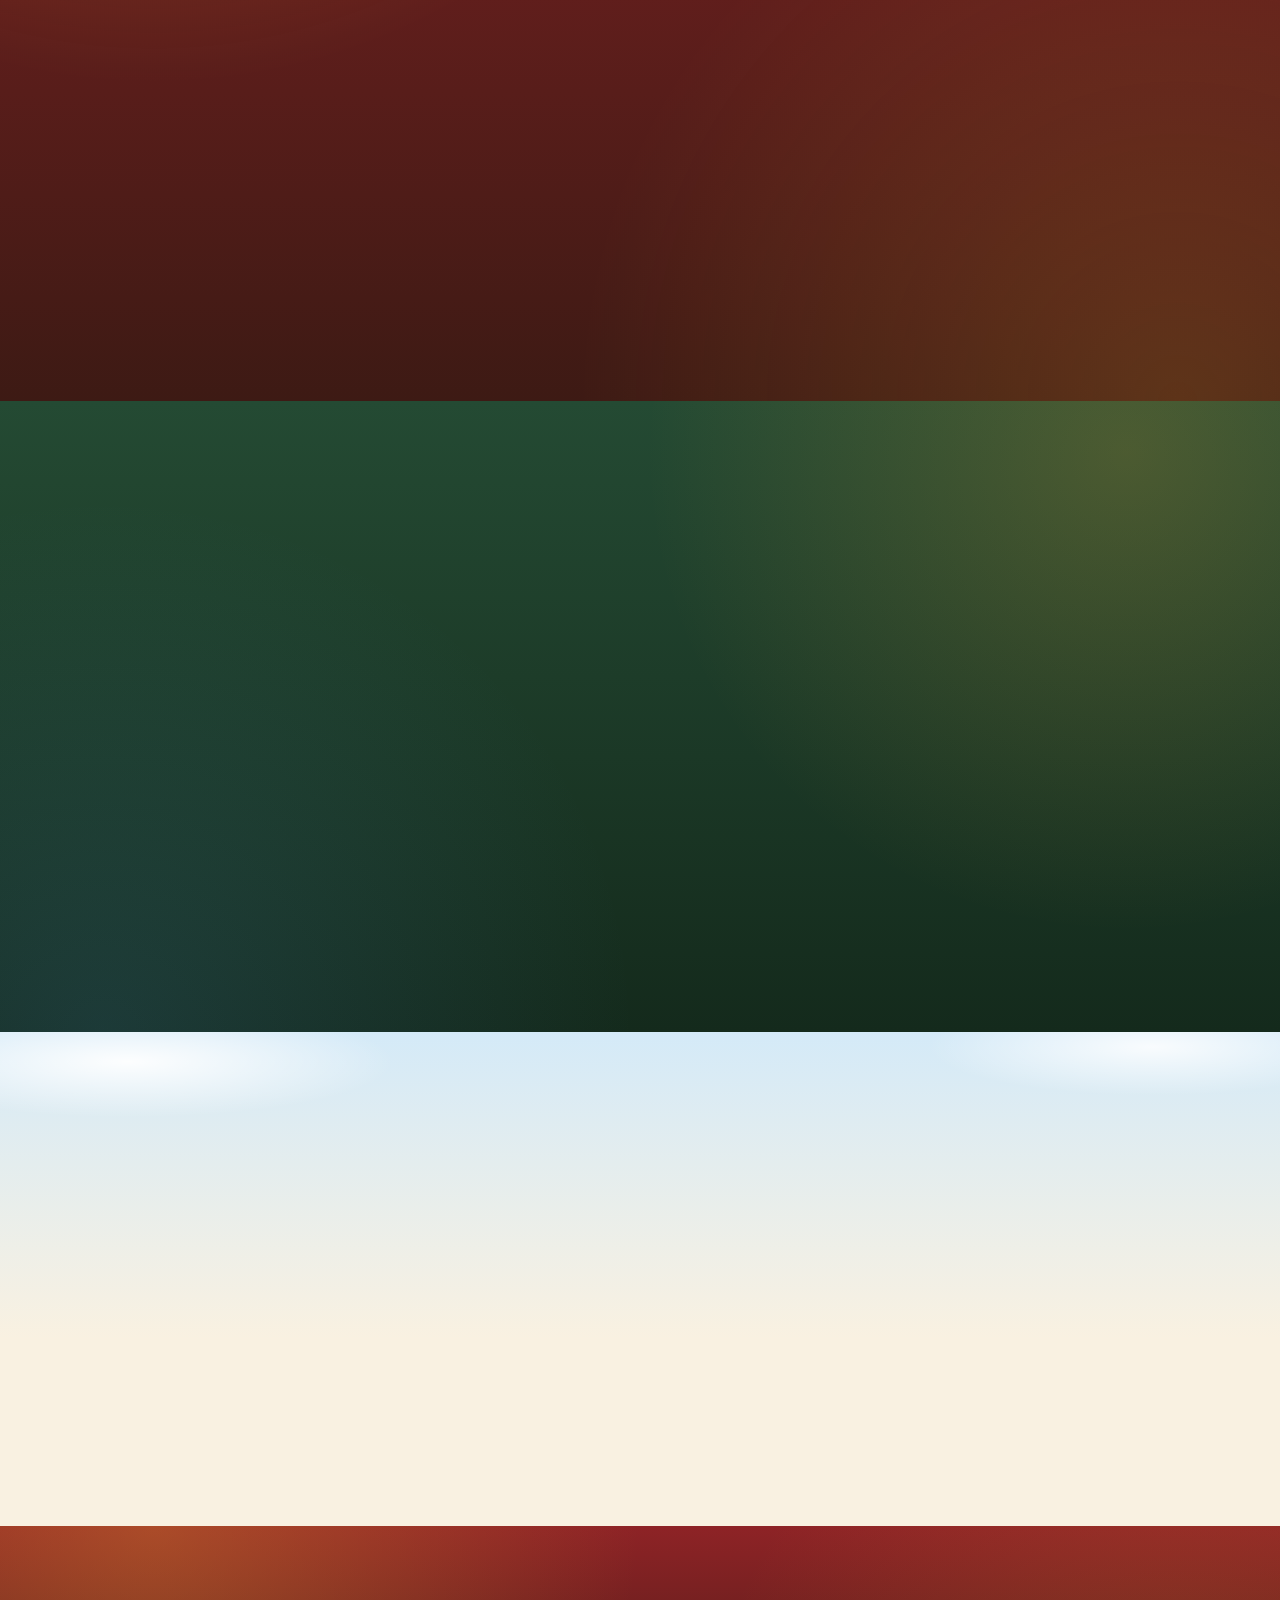
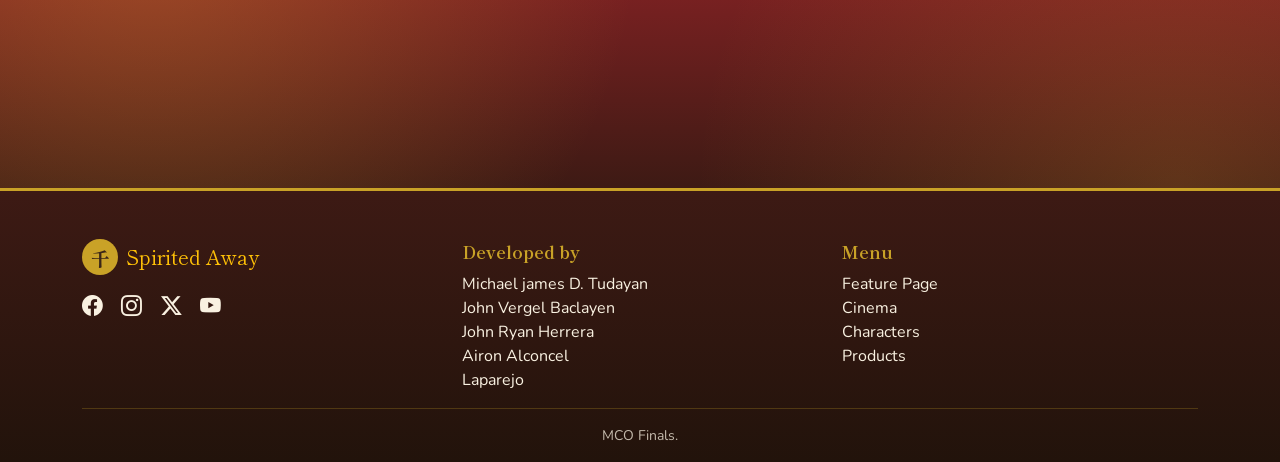
==== commit bd7eff1d: "Add files via upload" ====
--- a/MCO/index.html
+++ b/MCO/index.html
@@ -41,21 +41,12 @@
         <!-- To embed the trailer instead: paste a YouTube embed iframe here -->
       </div>
       <div class="col-md-5 order-1 order-md-2">
-        <div class="ph poster" data-label="Add images/poster.jpg"><img src="images/poster.jpg" alt="Spirited Away poster" onerror="this.remove()"></div>
+        <div class="ph poster" data-label="Add images/poster.jpg"><img src="img/SpiritedAwayPoster.jpg" alt="Spirited Away poster" onerror="this.remove()"></div>
       </div>
     </div>
   </div>
   <svg class="scene" viewBox="0 0 1440 260" preserveAspectRatio="xMidYMax slice" aria-hidden="true">
     <path fill="#3f7d5a" opacity=".55" d="M0 260V150C160 105 320 175 500 140S800 120 1000 160 1300 118 1440 145V260Z"/>
-    <g transform="translate(-290 0)">
-      <path d="M330 252Q440 188 550 252" stroke="#c42f2f" stroke-width="12" fill="none"/><path d="M330 236Q440 172 550 236" stroke="#8e1f22" stroke-width="4" fill="none"/>
-      <rect x="610" y="184" width="170" height="76" fill="#a3272b"/><path fill="#5b1618" stroke="#e0b43a" stroke-width="2" d="M590 186Q690 178 695 150Q700 178 800 186Z"/>
-      <rect x="860" y="160" width="300" height="100" fill="#b3262a"/><path fill="#5b1618" stroke="#e0b43a" stroke-width="2" d="M818 165Q930 160 1010 112Q1090 160 1202 165Z"/>
-      <rect x="890" y="114" width="240" height="50" fill="#a3272b"/><path fill="#5b1618" stroke="#e0b43a" stroke-width="2" d="M870 118Q950 112 1010 70Q1070 112 1150 118Z"/>
-      <rect x="925" y="74" width="170" height="42" fill="#b3262a"/><path fill="#5b1618" stroke="#e0b43a" stroke-width="2" d="M905 78Q965 72 1010 30Q1055 72 1115 78Z"/>
-      <circle cx="1010" cy="26" r="5" fill="#e0b43a"/>
-      <g fill="#f5a623"><rect x="885" y="186" width="14" height="22"/><rect x="925" y="186" width="14" height="22"/><rect x="965" y="186" width="14" height="22"/><rect x="1005" y="186" width="14" height="22"/><rect x="1045" y="186" width="14" height="22"/><rect x="1085" y="186" width="14" height="22"/><rect x="1125" y="186" width="14" height="22"/><rect x="915" y="134" width="14" height="20"/><rect x="965" y="134" width="14" height="20"/><rect x="1015" y="134" width="14" height="20"/><rect x="1065" y="134" width="14" height="20"/><rect x="960" y="90" width="12" height="18"/><rect x="1004" y="90" width="12" height="18"/><rect x="1048" y="90" width="12" height="18"/><circle cx="845" cy="196" r="6"/><circle cx="1175" cy="196" r="6"/><circle cx="800" cy="205" r="5"/></g>
-    </g>
     <path fill="#1e3a2a" d="M0 260V228C300 208 600 242 900 224S1300 214 1440 230V260Z"/>
   </svg>
 </header>
@@ -66,7 +57,7 @@
   <div class="container">
     <p class="eyebrow reveal">The Film</p><h2 class="reveal">Movie Information</h2>
     <div class="row g-5 align-items-center">
-      <div class="col-lg-5 reveal"><div class="ph alt ratio ratio-4x3" data-label="Add images/info.jpg"><img src="images/info.jpg" alt="Chihiro at the bathhouse" onerror="this.remove()"></div></div>
+      <div class="col-lg-5 reveal"><div class="ph alt ratio ratio-4x3" data-label="Add images/info.jpg"><img src="img/info.webp" alt="Chihiro at the bathhouse" onerror="this.remove()"></div></div>
       <div class="col-lg-7 reveal">
         <div class="card p-4" style="--ac:var(--gold)"><dl class="facts row mb-0">
           <dt class="col-sm-4">Original title</dt><dd class="col-sm-8">Sen to Chihiro no Kamikakushi (千と千尋の神隠し)</dd>
@@ -107,7 +98,7 @@
         <p>She is too late. As night falls, the streets fill with spirits, her parents have turned into pigs, and she cannot go home. To survive, Chihiro must get a job at the bathhouse run by the witch Yubaba, who takes her name and renames her Sen.</p>
         <p>Working alongside the boiler man Kamaji and the sharp-tongued Lin, Chihiro serves the bathhouse’s strange guests, from a filthy river spirit to the lonely, hungry No-Face. As she grows braver, she sets out to help Haku, free her parents, and remember who she really is.</p>
       </div>
-      <div class="col-lg-5 reveal"><div class="ph ratio ratio-4x3" data-label="Add images/synopsis.jpg"><img src="images/synopsis.jpg" alt="Chihiro and Haku" onerror="this.remove()"></div></div>
+      <div class="col-lg-5 reveal"><div class="ph ratio ratio-4x3" data-label="Add images/synopsis.jpg"><img src="img/synopsisimage.jpg" alt="Chihiro and Haku" onerror="this.remove()"></div></div>
     </div>
   </div>
 </section>
@@ -119,9 +110,9 @@
     <div id="gal" class="carousel slide reveal" data-bs-ride="carousel">
       <div class="carousel-indicators"><button data-bs-target="#gal" data-bs-slide-to="0" class="active" aria-label="Slide 1"></button><button data-bs-target="#gal" data-bs-slide-to="1" aria-label="Slide 2"></button><button data-bs-target="#gal" data-bs-slide-to="2" aria-label="Slide 3"></button></div>
       <div class="carousel-inner">
-        <div class="carousel-item active"><div class="ph ratio ratio-16x9" data-label="Add images/still-1.jpg"><img src="images/still-1.jpg" alt="Spirited Away still 1" onerror="this.remove()"></div></div>
-        <div class="carousel-item"><div class="ph ratio ratio-16x9" data-label="Add images/still-2.jpg"><img src="images/still-2.jpg" alt="Spirited Away still 2" onerror="this.remove()"></div></div>
-        <div class="carousel-item"><div class="ph ratio ratio-16x9" data-label="Add images/still-3.jpg"><img src="images/still-3.jpg" alt="Spirited Away still 3" onerror="this.remove()"></div></div>
+        <div class="carousel-item active"><div class="ph ratio ratio-16x9" data-label="Add images/still-1.jpg"><img src="img/spirited1.jpg" alt="Spirited Away still 1" onerror="this.remove()"></div></div>
+        <div class="carousel-item"><div class="ph ratio ratio-16x9" data-label="Add images/still-2.jpg"><img src="img/spirited2.webp" alt="Spirited Away still 2" onerror="this.remove()"></div></div>
+        <div class="carousel-item"><div class="ph ratio ratio-16x9" data-label="Add images/still-3.jpg"><img src="img/spirited3.jpg" alt="Spirited Away still 3" onerror="this.remove()"></div></div>
       </div>
       <button class="carousel-control-prev" type="button" data-bs-target="#gal" data-bs-slide="prev" aria-label="Previous"><span class="carousel-control-prev-icon"></span></button>
       <button class="carousel-control-next" type="button" data-bs-target="#gal" data-bs-slide="next" aria-label="Next"><span class="carousel-control-next-icon"></span></button>
@@ -169,32 +160,48 @@
   </div>
 </section>
 
-<!-- ===== CINEMA SCHEDULE (rendered by js/main.js) ===== -->
+<!-- ===== CINEMA SCHEDUL ===== -->
 <section class="sec sec-brown" id="cinema">
   <div class="container">
     <p class="eyebrow reveal">Now Showing</p><h2 class="reveal">Available Cinemas</h2>
-    <p class="mb-3 reveal">Pick a day, then tap a showtime. Sample schedule made for this project, so edit the cinemas and times in <code>rsc/js_folder/main.js</code>.</p>
+    <p class="mb-3 reveal">Pick a day, then tap a showtime. Sample schedule made for this project.</p>
     <div id="days"></div>
     <div class="row g-4" id="cinemaList"></div>
   </div>
 </section>
 </main>
 
-<!-- ===== FOOTER (copy this exact block to every page) ===== -->
+<!-- ===== FOOTER ===== -->
 <footer class="pb-3">
   <div class="container">
     <div class="row g-4">
       <div class="col-md-4">
         <a href="index.html" class="d-flex align-items-center gap-2 mb-3"><span class="logo">千</span><span class="brand-title fs-5 text-warning">Spirited Away</span></a>
         <div class="social">
-          <a href="#" aria-label="Facebook"><i class="bi bi-facebook"></i></a><a href="#" aria-label="Instagram"><i class="bi bi-instagram"></i></a><a href="#" aria-label="X"><i class="bi bi-twitter-x"></i></a><a href="#" aria-label="YouTube"><i class="bi bi-youtube"></i></a>
+          <a href="#" aria-label="Facebook"><i class="bi bi-facebook"></i></a>
+          <a href="#" aria-label="Instagram"><i class="bi bi-instagram"></i></a>
+          <a href="#" aria-label="X"><i class="bi bi-twitter-x"></i></a>
+          <a href="#" aria-label="YouTube"><i class="bi bi-youtube"></i></a>
         </div>
       </div>
-      <div class="col-md-4"><h6>Developed by</h6><ul class="list-unstyled mb-0"><li>Your Name (Leader)</li><li>Member 2</li><li>Member 3</li><li>Member 4</li></ul></div>
-      <div class="col-md-4"><h6>Menu</h6><ul class="list-unstyled mb-0"><li><a href="index.html">Feature Page</a></li><li><a href="index.html#cinema">Cinema</a></li><li><a href="characters.html">Characters</a></li><li><a href="products.html">Products</a></li></ul></div>
+      <div class="col-md-4"><h6>Developed by</h6>
+        <ul class="list-unstyled mb-0">
+          <li>Michael james D. Tudayan</li>
+          <li>John Vergel Baclayen</li>
+          <li>John Ryan Herrera</li>
+          <li>Airon Alconcel</li>
+          <li>Laparejo</li>
+        </ul></div>
+      <div class="col-md-4"><h6>Menu</h6>
+        <ul class="list-unstyled mb-0">
+          <li><a href="index.html">Feature Page</a></li>
+          <li><a href="index.html#cinema">Cinema</a></li>
+          <li><a href="characters.html">Characters</a></li>
+          <li><a href="products.html">Products</a></li></ul>
+        </div>
     </div>
     <hr style="border-color:var(--gold)">
-    <p class="text-center small mb-0 opacity-75">Fan-made school project. Spirited Away and all related names and images belong to Studio Ghibli.</p>
+    <p class="text-center small mb-0 opacity-75">MCO Finals.</p>
   </div>
 </footer>
 
--- a/MCO/rsc/css_folder/sytle.css
+++ b/MCO/rsc/css_folder/sytle.css
@@ -1,72 +1,524 @@
-:root{--brown:#3a2618;--brown2:#5b3d28;--green:#1e3a2a;--green2:#2f5b40;--red:#a3272b;--gold:#c9a227;--amber:#f0a830;--cream:#f9f1e1;--sand:#f0e2c4;--ink:#2a1d14}
-html{scroll-behavior:smooth}section,header{scroll-margin-top:72px}
-body{font-family:Nunito,system-ui,sans-serif;color:var(--ink);background:var(--cream)}
-h1,h2,h3,h4,h5,.brand-title{font-family:"Shippori Mincho",Georgia,serif}
-
-/* ===== header ===== */
-.site-nav{background:var(--brown);border-bottom:3px solid var(--gold);transition:box-shadow .3s}
-.site-nav.scrolled{box-shadow:0 4px 14px rgba(0,0,0,.3)}
-.logo{display:inline-grid;place-items:center;width:36px;height:36px;border-radius:50%;background:var(--gold);color:var(--brown);font:700 19px "Shippori Mincho",serif}
-.site-nav .navbar-brand{color:var(--gold);font-weight:700;letter-spacing:.03em}
-.site-nav .nav-link{color:var(--cream);font-weight:600;padding:.4rem .9rem!important}
-.site-nav .nav-link:hover{color:var(--amber)}
-.navbar-toggler{border-color:var(--gold)}.navbar-toggler-icon{filter:invert(1) sepia(1) saturate(3)}
-
-/* ===== buttons ===== */
-.btn{border-radius:.5rem;font-weight:700;transition:.2s}.btn:hover{transform:translateY(-2px)}
-.btn-gold{background:var(--gold);border-color:var(--gold);color:var(--brown)}
-.btn-gold:hover{background:var(--amber);border-color:var(--amber);color:var(--brown)}
-
-/* ===== image frames (add real files to replace the placeholders) ===== */
-.ph{position:relative;display:grid;place-items:center;text-align:center;overflow:hidden;border-radius:.75rem;background:var(--green2);color:var(--gold);font-weight:600;border:1px solid rgba(58,38,24,.2)}
-.ph::after{content:attr(data-label);padding:1rem}.ph img{position:absolute;inset:0;width:100%;height:100%;object-fit:cover;z-index:1}
-
-/* ===== hero ===== */
-.hero{position:relative;overflow:hidden;color:#fff;padding:4.5rem 0 15rem;background:linear-gradient(180deg,#2f6db5 0%,#4f9be0 42%,#a9d8f3 78%,#e8f5fc 100%)}
-.hero::before{content:"";position:absolute;inset:0;animation:clouds 70s ease-in-out infinite alternate;
-background:radial-gradient(ellipse 220px 55px at 12% 22%,rgba(255,255,255,.55),transparent 72%),radial-gradient(ellipse 300px 70px at 38% 12%,rgba(255,255,255,.5),transparent 72%),radial-gradient(ellipse 260px 60px at 70% 30%,rgba(255,255,255,.9),transparent 72%),radial-gradient(ellipse 340px 80px at 92% 14%,rgba(255,255,255,.85),transparent 72%),radial-gradient(ellipse 280px 60px at 25% 52%,rgba(255,255,255,.5),transparent 72%);background-size:130% 100%}
-@keyframes clouds{to{background-position:30% 0}}
-.hero .container{position:relative;z-index:2}
-.hero h1{font-size:clamp(2.4rem,6vw,4rem);color:#fff4c7;text-shadow:0 3px 0 rgba(163,39,43,.9),0 6px 18px rgba(0,30,80,.4)}
-.hero .jp{color:#ffd36b;letter-spacing:.3em;margin-bottom:.25rem;text-shadow:0 1px 6px rgba(0,30,80,.5)}
-.hero .lead{text-shadow:0 1px 8px rgba(0,40,90,.55)}
-.poster{aspect-ratio:2/3;max-width:300px;margin:auto;box-shadow:0 12px 30px rgba(0,30,80,.45)}
-.badge-pill{display:inline-block;background:rgba(255,255,255,.18);border:1px solid #ffd36b;border-radius:2rem;padding:.15rem .8rem;font-size:.85rem}
-.scene{position:absolute;left:0;bottom:-1px;width:100%;height:240px;z-index:1}
-
-/* ===== sections ===== */
-.sec{padding:4.5rem 0;background:radial-gradient(ellipse 380px 80px at 10% 6%,rgba(255,255,255,.95),transparent 70%),radial-gradient(ellipse 320px 70px at 90% 3%,rgba(255,255,255,.85),transparent 70%),linear-gradient(180deg,#d4eaf8 0%,var(--cream) 62%)}
-.sec-sand{background:radial-gradient(circle at 90% 0%,rgba(255,255,255,.5),transparent 40%),linear-gradient(180deg,#f6dfb4,#eec489)}
-.sec-green{color:var(--cream);background:radial-gradient(circle at 88% 8%,rgba(240,168,48,.2),transparent 38%),radial-gradient(circle at 8% 100%,rgba(79,155,224,.14),transparent 40%),linear-gradient(180deg,#244a33,#142a1c)}
-.sec-brown{color:var(--cream);background:radial-gradient(circle at 12% 0%,rgba(240,168,48,.3),transparent 42%),radial-gradient(circle at 92% 100%,rgba(240,168,48,.18),transparent 40%),linear-gradient(180deg,#8e2326,#3d1a14)}
-.eyebrow{color:var(--red);text-transform:uppercase;letter-spacing:.2em;font-size:.78rem;font-weight:800;margin-bottom:.3rem}
-.sec-green .eyebrow,.sec-brown .eyebrow{color:var(--amber)}
-.sec h2{position:relative;padding-bottom:.7rem;margin-bottom:1.8rem}
-.sec h2::after{content:"";position:absolute;left:0;bottom:0;width:60px;height:3px;background:var(--gold)}
-.card{border:1px solid rgba(58,38,24,.12);border-top:4px solid var(--gold);border-radius:.75rem;box-shadow:0 2px 8px rgba(58,38,24,.08);transition:transform .25s,box-shadow .25s}
-.card:hover{transform:translateY(-4px);box-shadow:0 8px 18px rgba(58,38,24,.15)}
-.icon-dot{width:44px;height:44px;border-radius:50%;display:grid;place-items:center;background:var(--green);color:var(--gold);font-size:1.25rem}
-.facts dt{color:var(--red);font-weight:700}.facts dd{margin-bottom:.6rem}
-.table-earth{--bs-table-bg:transparent;--bs-table-color:var(--cream);--bs-table-border-color:rgba(201,162,39,.4);--bs-table-hover-bg:rgba(240,168,48,.12);--bs-table-hover-color:#fff}
-.table-earth th{color:var(--amber);font-family:"Shippori Mincho",serif}
-.credit{background:#fff;border-left:4px solid var(--gold);border-radius:.25rem .5rem .5rem .25rem;padding:.5rem 1rem}
-.credit small{color:var(--red);text-transform:uppercase;letter-spacing:.1em;font-weight:800}
-.btn-day{background:transparent;color:var(--cream);border:1px solid var(--gold);margin:0 .4rem .6rem 0}
-.btn-day.active,.btn-day:hover{background:var(--gold);color:var(--brown)}
-.time{border:0;border-radius:.4rem;background:var(--green);color:var(--cream);padding:.2rem .65rem;margin:.15rem;font-weight:600;transition:.2s}
-.time:hover,.time.picked{background:var(--red)}
-#toast{position:fixed;left:50%;bottom:24px;transform:translate(-50%,120px);background:var(--brown);color:#fff;border:1px solid var(--gold);padding:.6rem 1.2rem;border-radius:.5rem;transition:.35s;z-index:60}
-#toast.show{transform:translate(-50%,0)}
-#top{position:fixed;right:18px;bottom:18px;width:44px;height:44px;border:0;border-radius:50%;background:var(--gold);color:var(--brown);opacity:0;pointer-events:none;transition:.3s;z-index:50}
-#top.show{opacity:1;pointer-events:auto}
-
-/* ===== footer ===== */
-footer{background:linear-gradient(180deg,#3d1a14,#22130b);color:var(--cream);border-top:3px solid var(--gold);padding-top:3rem!important}
-footer a{color:var(--cream);text-decoration:none}footer a:hover{color:var(--amber)}
-footer h6{color:var(--gold);font:700 1.1rem "Shippori Mincho",serif}
-.social a{font-size:1.3rem;margin-right:.9rem}
-
-/* ===== motion ===== */
-.js .reveal{opacity:0}.js .reveal.in{opacity:1;animation:rise .6s backwards;animation-delay:var(--dl,0s)}
-@keyframes rise{from{opacity:0;transform:translateY(20px)}}
-@media(prefers-reduced-motion:reduce){*,*::before,*::after{animation:none!important;transition:none!important}.js .reveal{opacity:1}}+
+/* =========================
+   Colors
+========================= */
+
+:root {
+  --brown: #3a2618;
+  --brown2: #5b3d28;
+  --green: #1e3a2a;
+  --green2: #2f5b40;
+  --red: #a3272b;
+  --gold: #c9a227;
+  --amber: #f0a830;
+  --cream: #f9f1e1;
+  --sand: #f0e2c4;
+  --ink: #2a1d14;
+}
+
+/* =========================
+   Basics
+========================= */
+
+html {
+  scroll-behavior: smooth;
+}
+
+section, header {
+  scroll-margin-top: 72px;
+}
+
+body {
+  font-family: Nunito, system-ui, sans-serif;
+  color: var(--ink);
+  background: var(--cream);
+}
+
+h1, h2, h3, h4, h5, .brand-title {
+  font-family: "Shippori Mincho", Georgia, serif;
+}
+
+/* =========================
+   Header and Navigation
+========================= */
+
+.site-nav {
+  background: var(--brown);
+  border-bottom: 3px solid var(--gold);
+  transition: box-shadow .3s;
+}
+
+.site-nav.scrolled {
+  box-shadow: 0 4px 14px rgba(0,0,0,.3);
+}
+
+.logo {
+  display: inline-grid;
+  place-items: center;
+  width: 36px;
+  height: 36px;
+  border-radius: 50%;
+  background: var(--gold);
+  color: var(--brown);
+  font: 700 19px "Shippori Mincho", serif;
+}
+
+.site-nav .navbar-brand {
+  color: var(--gold);
+  font-weight: 700;
+  letter-spacing: .03em;
+}
+
+.site-nav .nav-link {
+  color: var(--cream);
+  font-weight: 600;
+  padding: .4rem .9rem !important;
+}
+
+.site-nav .nav-link:hover {
+  color: var(--amber);
+}
+
+.navbar-toggler {
+  border-color: var(--gold);
+}
+
+.navbar-toggler-icon {
+  filter: invert(1) sepia(1) saturate(3);
+}
+
+/* =========================
+   Buttons
+========================= */
+
+.btn {
+  border-radius: .5rem;
+  font-weight: 700;
+  transition: .2s;
+}
+
+.btn:hover {
+  transform: translateY(-2px);
+}
+
+.btn-gold {
+  background: var(--gold);
+  border-color: var(--gold);
+  color: var(--brown);
+}
+
+.btn-gold:hover {
+  background: var(--amber);
+  border-color: var(--amber);
+  color: var(--brown);
+}
+
+/* =========================
+   Image Placeholders
+========================= */
+
+.ph {
+  position: relative;
+  display: grid;
+  place-items: center;
+  overflow: hidden;
+  border-radius: .75rem;
+  background: var(--green2);
+  color: var(--gold);
+  text-align: center;
+  font-weight: 600;
+  border: 1px solid rgba(58,38,24,.2);
+}
+
+.ph::after {
+  content: attr(data-label);
+  padding: 1rem;
+}
+
+.ph img {
+  position: absolute;
+  inset: 0;
+  width: 100%;
+  height: 100%;
+  object-fit: cover;
+  z-index: 1;
+}
+
+/* =========================
+   Main Hero Section
+========================= */
+
+.hero {
+  position: relative;
+  overflow: hidden;
+  padding: 4.5rem 0 15rem;
+  color: #fff;
+  background: linear-gradient(
+    180deg,
+    #2f6db5 0%,
+    #4f9be0 42%,
+    #a9d8f3 78%,
+    #e8f5fc 100%
+  );
+}
+
+.hero::before {
+  content: "";
+  position: absolute;
+  inset: 0;
+  background:
+    radial-gradient(ellipse 220px 55px at 12% 22%, rgba(255,255,255,.55), transparent 72%),
+    radial-gradient(ellipse 300px 70px at 38% 12%, rgba(255,255,255,.5), transparent 72%),
+    radial-gradient(ellipse 260px 60px at 70% 30%, rgba(255,255,255,.9), transparent 72%),
+    radial-gradient(ellipse 340px 80px at 92% 14%, rgba(255,255,255,.85), transparent 72%),
+    radial-gradient(ellipse 280px 60px at 25% 52%, rgba(255,255,255,.5), transparent 72%);
+  background-size: 130% 100%;
+  animation: clouds 70s ease-in-out infinite alternate;
+}
+
+@keyframes clouds {
+  to {
+    background-position: 30% 0;
+  }
+}
+
+.hero .container {
+  position: relative;
+  z-index: 2;
+}
+
+.hero h1 {
+  font-size: clamp(2.4rem, 6vw, 4rem);
+  color: #fff4c7;
+  text-shadow: 0 3px 0 rgba(163,39,43,.9),
+               0 6px 18px rgba(0,30,80,.4);
+}
+
+.hero .jp {
+  color: #ffd36b;
+  letter-spacing: .3em;
+  margin-bottom: .25rem;
+  text-shadow: 0 1px 6px rgba(0,30,80,.5);
+}
+
+.hero .lead {
+  text-shadow: 0 1px 8px rgba(0,40,90,.55);
+}
+
+.poster {
+  aspect-ratio: 2 / 3;
+  max-width: 300px;
+  margin: auto;
+  box-shadow: 0 12px 30px rgba(0,30,80,.45);
+}
+
+.badge-pill {
+  display: inline-block;
+  background: rgba(255,255,255,.18);
+  border: 1px solid #ffd36b;
+  border-radius: 2rem;
+  padding: .15rem .8rem;
+  font-size: .85rem;
+}
+
+.scene {
+  position: absolute;
+  left: 0;
+  bottom: -1px;
+  width: 100%;
+  height: 240px;
+  z-index: 1;
+}
+
+/* =========================
+   General Sections
+========================= */
+
+.sec {
+  padding: 4.5rem 0;
+  background:
+    radial-gradient(ellipse 380px 80px at 10% 6%, rgba(255,255,255,.95), transparent 70%),
+    radial-gradient(ellipse 320px 70px at 90% 3%, rgba(255,255,255,.85), transparent 70%),
+    linear-gradient(180deg, #d4eaf8 0%, var(--cream) 62%);
+}
+
+/* Warm sand section */
+
+.sec-sand {
+  background:
+    radial-gradient(circle at 90% 0%, rgba(255,255,255,.5), transparent 40%),
+    linear-gradient(180deg, #f6dfb4, #eec489);
+}
+
+/* Dark green section */
+
+.sec-green {
+  color: var(--cream);
+  background:
+    radial-gradient(circle at 88% 8%, rgba(240,168,48,.2), transparent 38%),
+    radial-gradient(circle at 8% 100%, rgba(79,155,224,.14), transparent 40%),
+    linear-gradient(180deg, #244a33, #142a1c);
+}
+
+/* Dark red section */
+
+.sec-brown {
+  color: var(--cream);
+  background:
+    radial-gradient(circle at 12% 0%, rgba(240,168,48,.3), transparent 42%),
+    radial-gradient(circle at 92% 100%, rgba(240,168,48,.18), transparent 40%),
+    linear-gradient(180deg, #8e2326, #3d1a14);
+}
+
+/* Section headings */
+
+.eyebrow {
+  color: var(--red);
+  text-transform: uppercase;
+  letter-spacing: .2em;
+  font-size: .78rem;
+  font-weight: 800;
+  margin-bottom: .3rem;
+}
+
+.sec-green .eyebrow,
+.sec-brown .eyebrow {
+  color: var(--amber);
+}
+
+.sec h2 {
+  position: relative;
+  padding-bottom: .7rem;
+  margin-bottom: 1.8rem;
+}
+
+.sec h2::after {
+  content: "";
+  position: absolute;
+  left: 0;
+  bottom: 0;
+  width: 60px;
+  height: 3px;
+  background: var(--gold);
+}
+
+/* =========================
+   Cards
+========================= */
+
+.card {
+  border: 1px solid rgba(58,38,24,.12);
+  border-top: 4px solid var(--gold);
+  border-radius: .75rem;
+  box-shadow: 0 2px 8px rgba(58,38,24,.08);
+  transition: transform .25s, box-shadow .25s;
+}
+
+.card:hover {
+  transform: translateY(-4px);
+  box-shadow: 0 8px 18px rgba(58,38,24,.15);
+}
+
+
+/* =========================
+   Tables and Information
+========================= */
+
+.facts dt {
+  color: var(--red);
+  font-weight: 700;
+}
+
+.facts dd {
+  margin-bottom: .6rem;
+}
+
+.table-earth {
+  --bs-table-bg: transparent;
+  --bs-table-color: var(--cream);
+  --bs-table-border-color: rgba(201,162,39,.4);
+  --bs-table-hover-bg: rgba(240,168,48,.12);
+  --bs-table-hover-color: #fff;
+}
+
+.table-earth th {
+  color: var(--amber);
+  font-family: "Shippori Mincho", serif;
+}
+
+/* Credits */
+
+.credit {
+  background: #fff;
+  border-left: 4px solid var(--gold);
+  border-radius: .25rem .5rem .5rem .25rem;
+  padding: .5rem 1rem;
+}
+
+.credit small {
+  color: var(--red);
+  text-transform: uppercase;
+  letter-spacing: .1em;
+  font-weight: 800;
+}
+
+.credit:hover {
+  transform: translateY(-4px);
+  box-shadow: 0 8px 18px rgba(58,38,24,.15);    
+}
+
+/* =========================
+   Schedule and Time Buttons
+========================= */
+
+.btn-day {
+  background: transparent;
+  color: var(--cream);
+  border: 1px solid var(--gold);
+  margin: 0 .4rem .6rem 0;
+}
+
+.btn-day.active,
+.btn-day:hover {
+  background: var(--gold);
+  color: var(--brown);
+}
+
+.time {
+  border: 0;
+  border-radius: .4rem;
+  background: var(--green);
+  color: var(--cream);
+  padding: .2rem .65rem;
+  margin: .15rem;
+  font-weight: 600;
+  transition: .2s;
+}
+
+.time:hover,
+.time.picked {
+  background: var(--red);
+}
+
+/* =========================
+   Toast and Back to Top
+========================= */
+
+#toast {
+  position: fixed;
+  left: 50%;
+  bottom: 24px;
+  transform: translate(-50%, 120px);
+  background: var(--brown);
+  color: #fff;
+  border: 1px solid var(--gold);
+  padding: .6rem 1.2rem;
+  border-radius: .5rem;
+  transition: .35s;
+  z-index: 60;
+}
+
+#toast.show {
+  transform: translate(-50%, 0);
+}
+
+#top {
+  position: fixed;
+  right: 18px;
+  bottom: 18px;
+  width: 44px;
+  height: 44px;
+  border: 0;
+  border-radius: 50%;
+  background: var(--gold);
+  color: var(--brown);
+  opacity: 0;
+  pointer-events: none;
+  transition: .3s;
+  z-index: 50;
+}
+
+#top.show {
+  opacity: 1;
+  pointer-events: auto;
+}
+
+/* =========================
+   Footer
+========================= */
+
+footer {
+  background: linear-gradient(180deg, #3d1a14, #22130b);
+  color: var(--cream);
+  border-top: 3px solid var(--gold);
+  padding-top: 3rem !important;
+}
+
+footer a {
+  color: var(--cream);
+  text-decoration: none;
+}
+
+footer a:hover {
+  color: var(--amber);
+}
+
+footer h6 {
+  color: var(--gold);
+  font: 700 1.1rem "Shippori Mincho", serif;
+}
+
+.social a {
+  font-size: 1.3rem;
+  margin-right: .9rem;
+}
+
+/* =========================
+   Animations
+========================= */
+
+.js .reveal {
+  opacity: 0;
+}
+
+.js .reveal.in {
+  opacity: 1;
+  animation: rise .6s backwards;
+  animation-delay: var(--dl, 0s);
+}
+
+@keyframes rise {
+  from {
+    opacity: 0;
+    transform: translateY(20px);
+  }
+}
+
+/* Disable animations if requested */
+
+@media (prefers-reduced-motion: reduce) {
+  *,
+  *::before,
+  *::after {
+    animation: none !important;
+    transition: none !important;
+  }
+
+  .js .reveal {
+    opacity: 1;
+  }
+}
+
+/* =========================
+   Smaller Hero (Inner Pages)
+========================= */
+
+.hero-sm {
+  padding: 3.5rem 0;
+  background: linear-gradient(180deg, #2f6db5, #5aa6e6);
+}
+
+.hero-sm .poster {
+  aspect-ratio: 4 / 3;
+  max-width: 360px;
+}
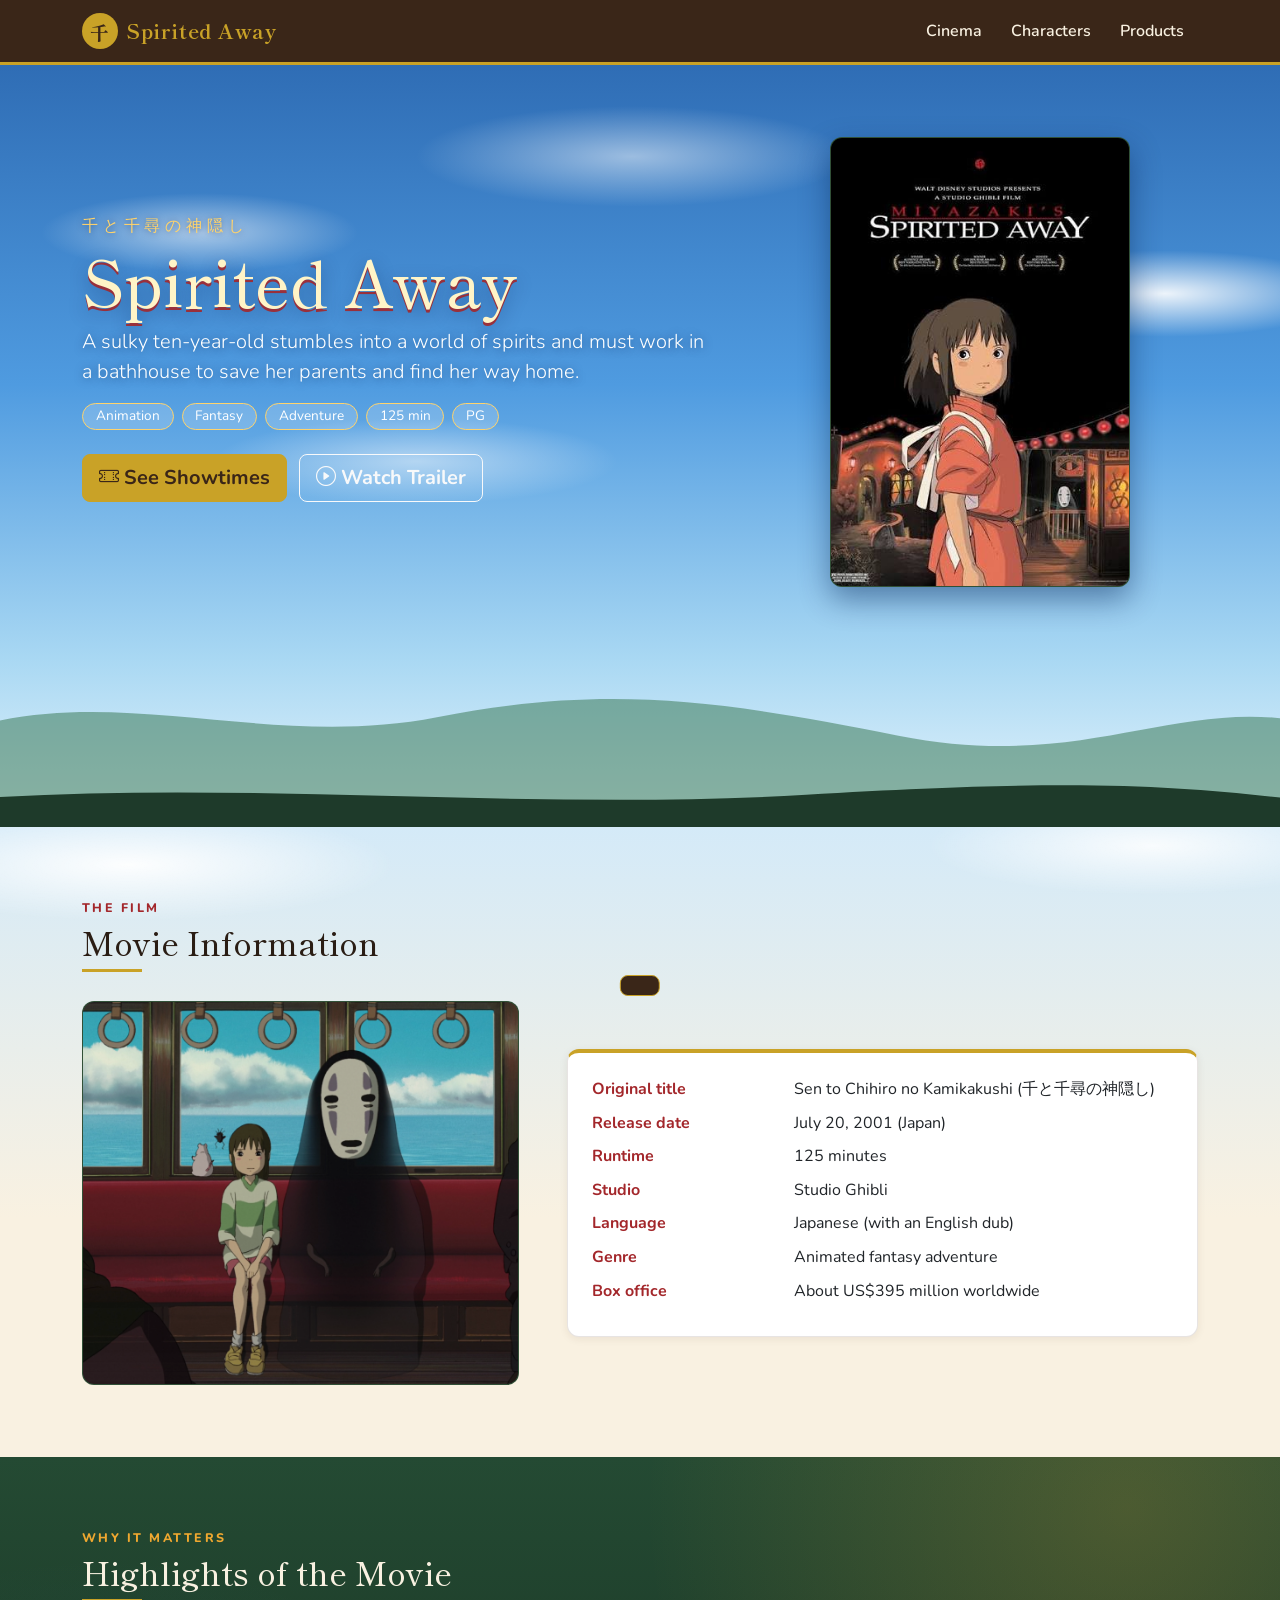
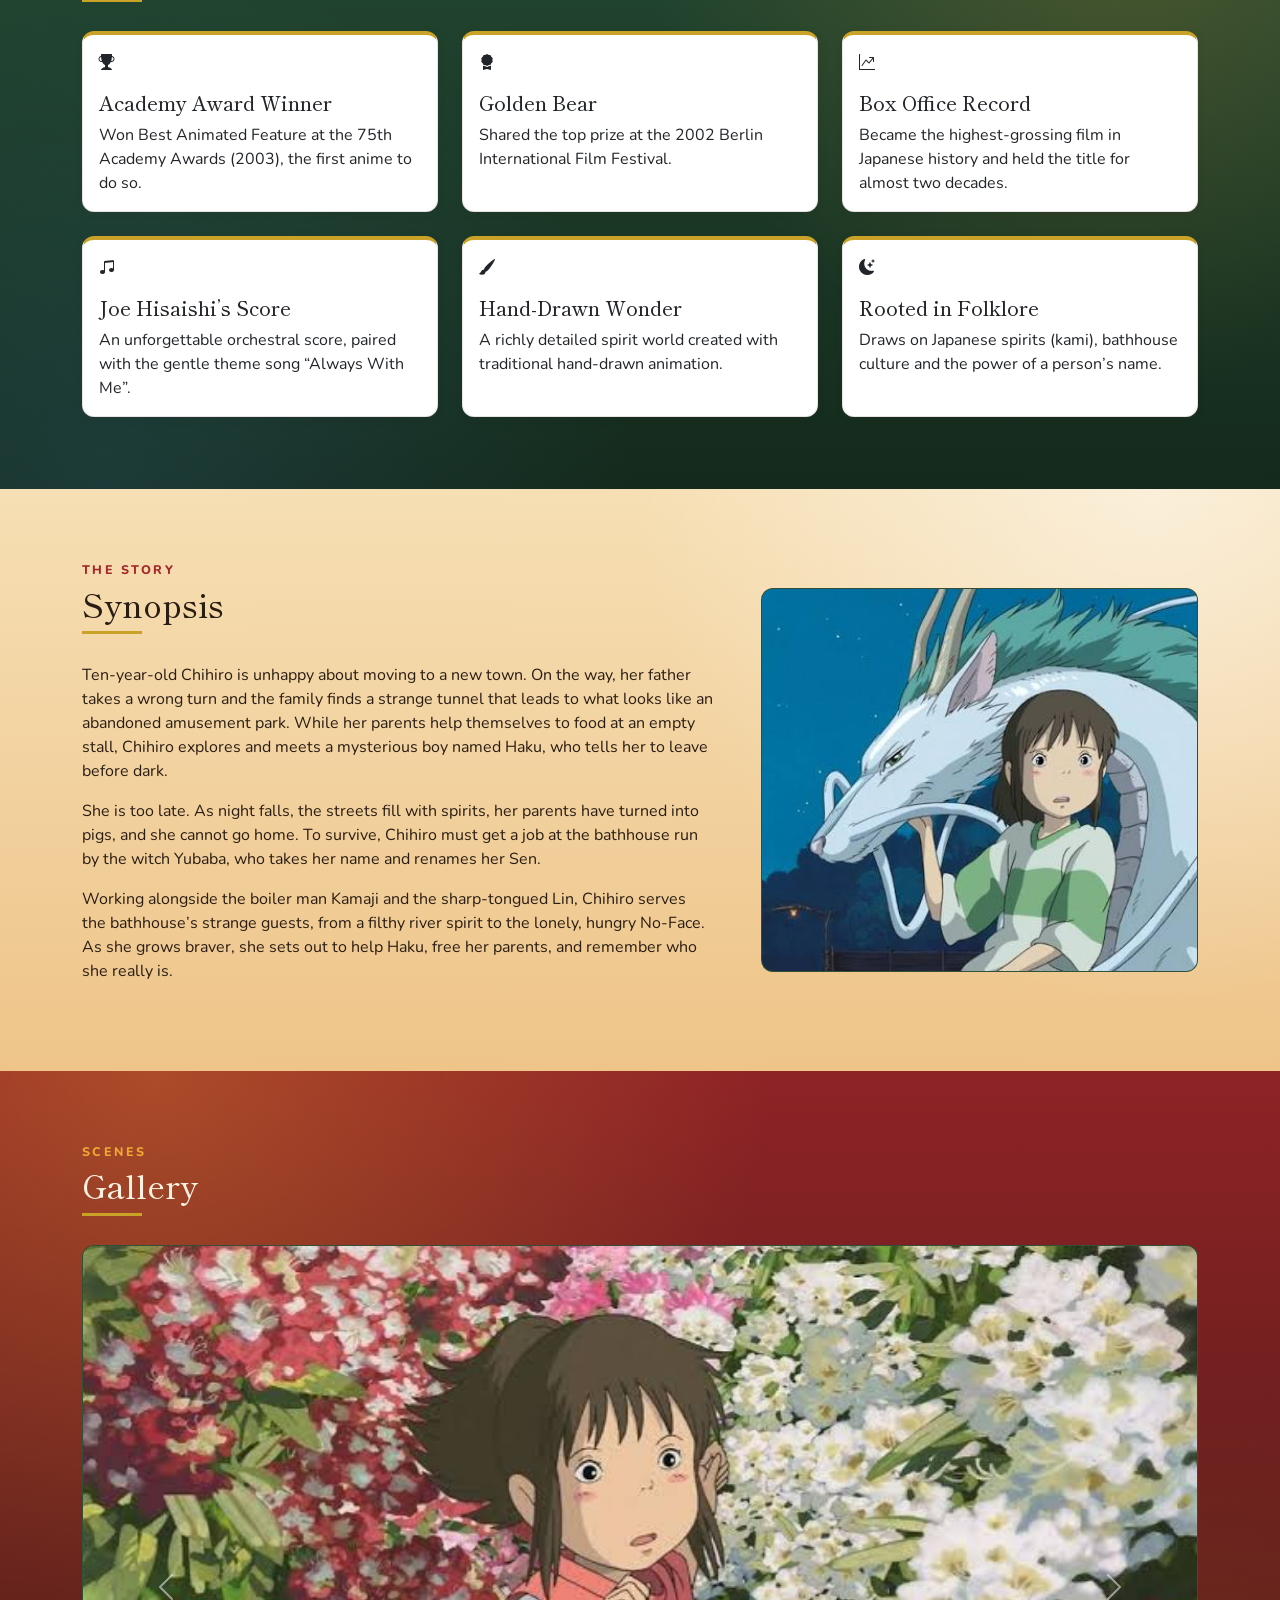
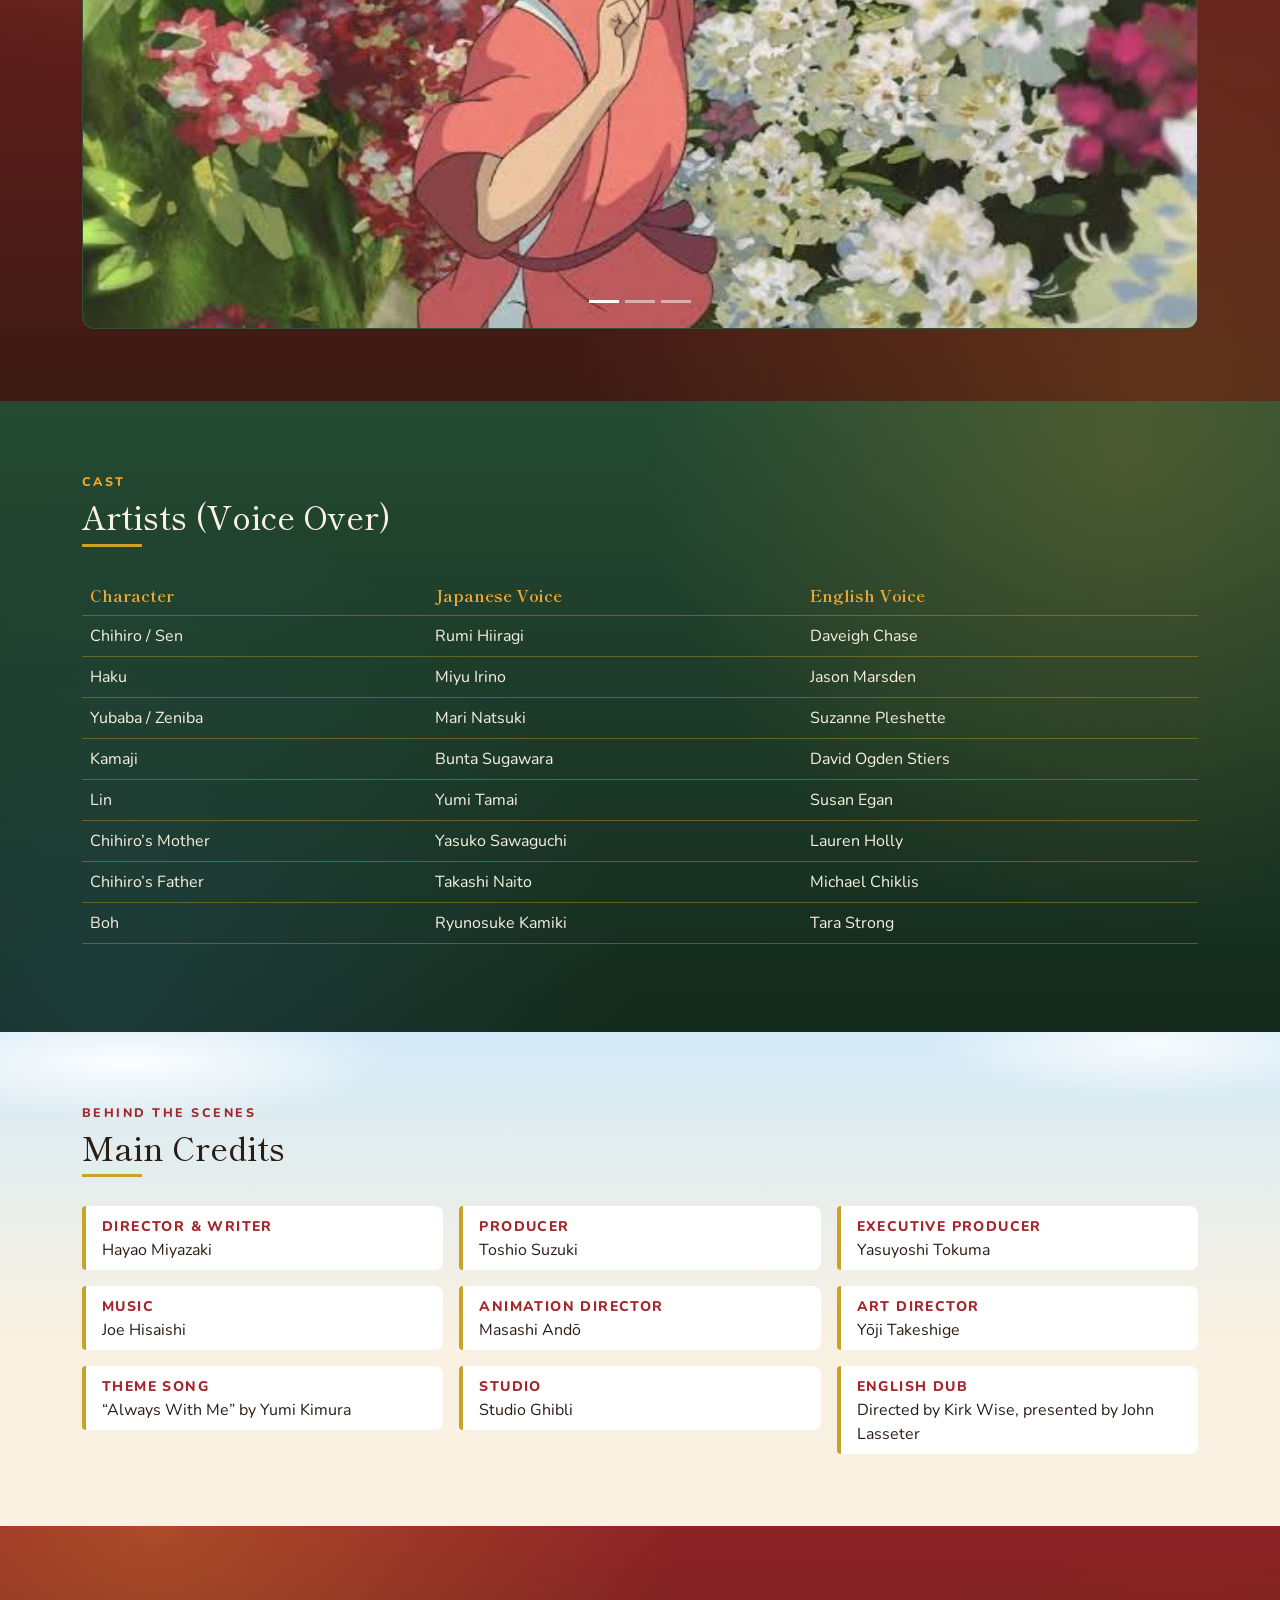
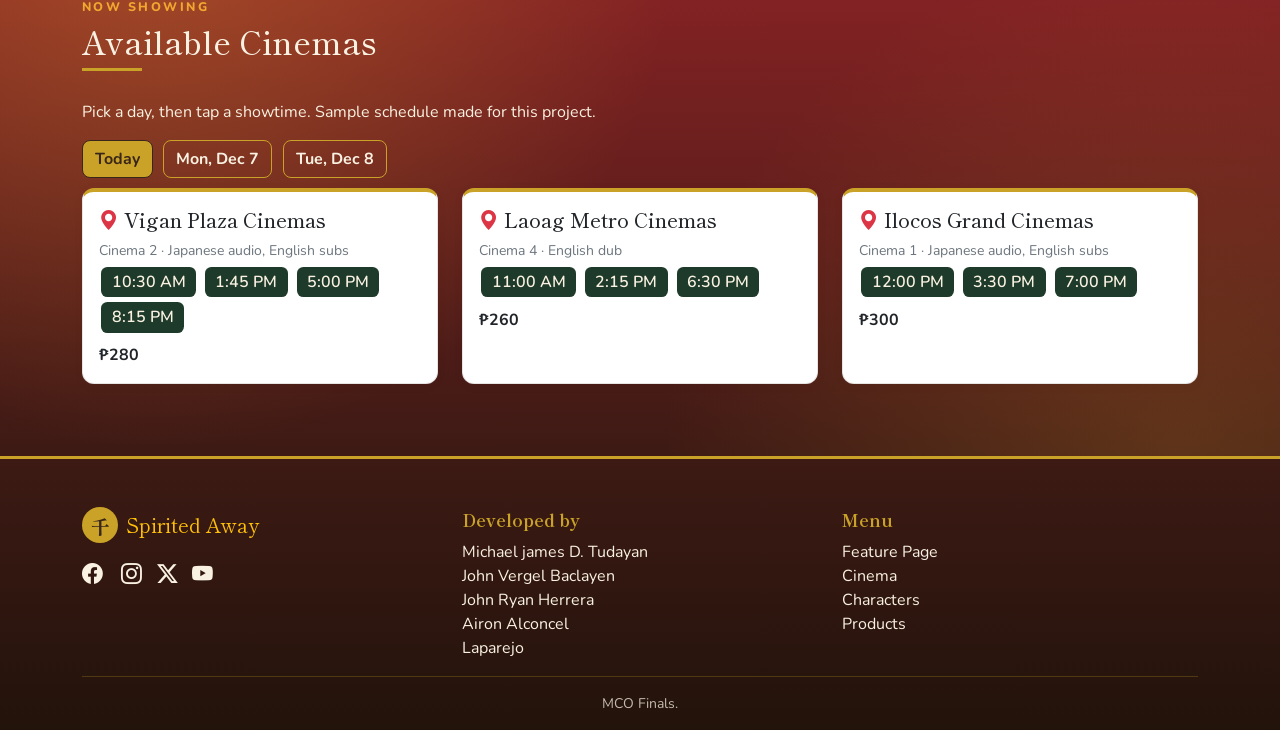
==== commit 3b8a750a: "Add files via upload" ====
--- a/MCO/index.html
+++ b/MCO/index.html
@@ -179,9 +179,7 @@
         <a href="index.html" class="d-flex align-items-center gap-2 mb-3"><span class="logo">千</span><span class="brand-title fs-5 text-warning">Spirited Away</span></a>
         <div class="social">
           <a href="#" aria-label="Facebook"><i class="bi bi-facebook"></i></a>
-          <a href="#" aria-label="Instagram"><i class="bi bi-instagram"></i></a>
-          <a href="#" aria-label="X"><i class="bi bi-twitter-x"></i></a>
-          <a href="#" aria-label="YouTube"><i class="bi bi-youtube"></i></a>
+          <a href="#" aria-label="Instagram"><i class="bi bi-instagram"></i></a><a href="#" aria-label="X"><i class="bi bi-twitter-x"></i></a><a href="#" aria-label="YouTube"><i class="bi bi-youtube"></i></a>
         </div>
       </div>
       <div class="col-md-4"><h6>Developed by</h6>
